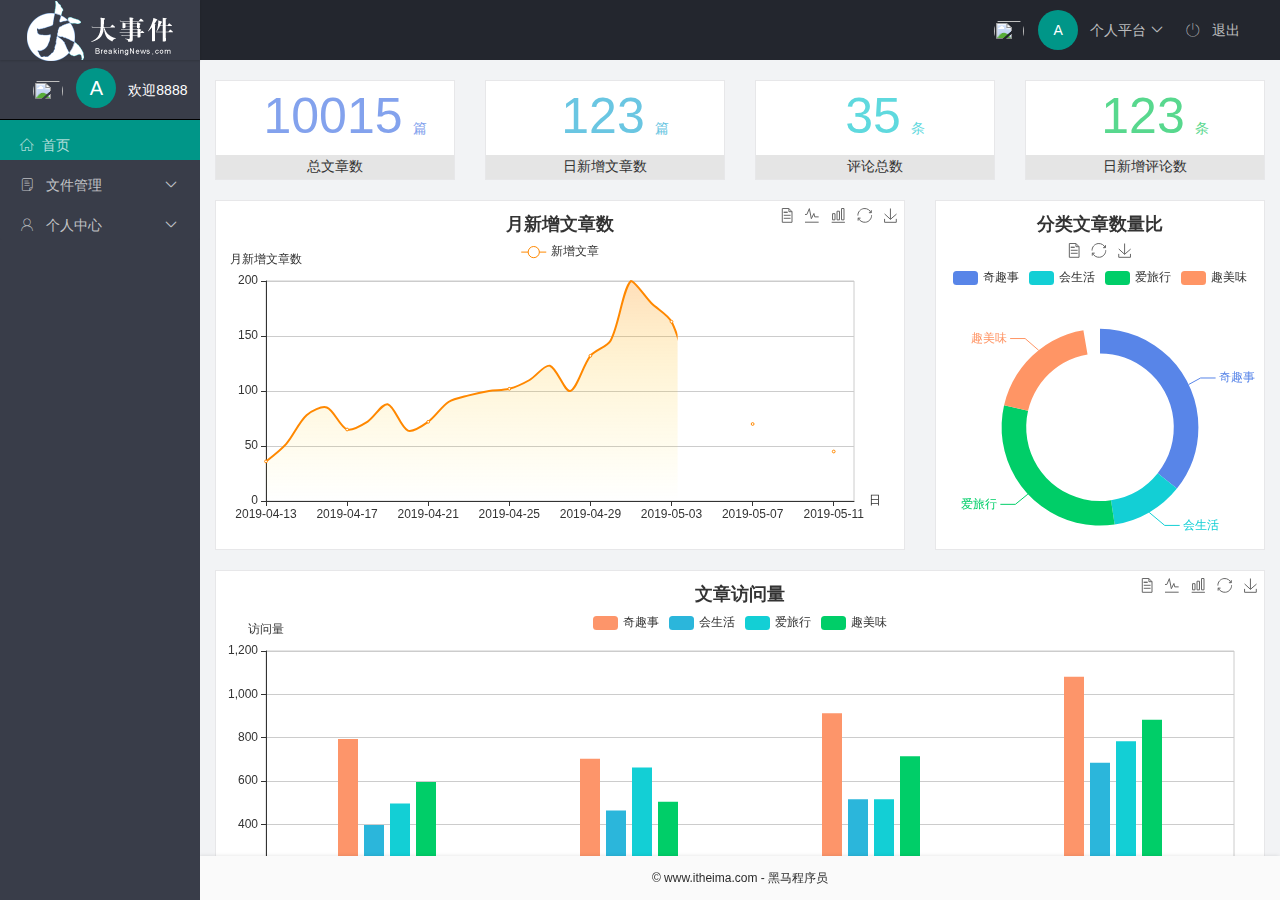
==== index.html @ 928edc63 "完成了登录的开发" ====
<!DOCTYPE html>
<html>
<head>
  <meta charset="utf-8">
  <meta name="viewport" content="width=device-width">
  <title>layout 管理系统大布局 - Layui</title>
  <link rel="stylesheet" href="./assets/fonts/iconfont.css">
  <link rel="stylesheet" href="./assets/css/index.css">
  <link rel="stylesheet" href="./assets/css/layui/css/layui.css">
  <script src="./assets/css/layui/layui.js"></script>
  

</head>
<body>
<div class="layui-layout layui-layout-admin">
  <div class="layui-header">
    <div class="layui-logo layui-hide-xs layui-bg-black">
        <img src="./assets/images/logo.png" alt="">
    </div>
    <!-- 头部区域（可配合layui 已有的水平导航） -->
   
    <ul class="layui-nav layui-layout-right">
      <li class="layui-nav-item layui-hide layui-show-md-inline-block">
        <a href="javascript:;">
          <img src="//tva1.sinaimg.cn/crop.0.0.118.118.180/5db11ff4gw1e77d3nqrv8j203b03cweg.jpg" class="layui-nav-img">
          <span class="text-avater">A</span>
          个人平台
        </a>
        <dl class="layui-nav-child">
          <dd><a href="">基本资料</a></dd>
          <dd><a href="">更换头像</a></dd>
          <dd><a href="">重置密码</a></dd>
        </dl>
      </li>
      <li class="layui-nav-item backLogin" lay-header-event="menuRight" lay-unselect>
        <a href="javascript:;">
            <span class="iconfont icon-tuichu"></span>
          退出
        </a>
      </li>
    </ul>
  </div>
  
  <div class="layui-side layui-bg-black main">
    <div class="layui-side-scroll">
        <div class="userinfo">
            <img src="//tva1.sinaimg.cn/crop.0.0.118.118.180/5db11ff4gw1e77d3nqrv8j203b03cweg.jpg" class="layui-nav-img">
            <span class="text-avater">A</span>
            <span class="welcome">欢迎8888</span>
          </div>
      <!-- 左侧导航区域（可配合layui已有的垂直导航） -->
      <ul class="layui-nav layui-nav-tree" lay-filter="test" lay-shrink="all">
        
        <li class="layui-nav-item ">
           
            <a href="./home/dashboard.html" target="fm" class="layui-this"> <span class="iconfont icon-home"></span>首页</a>
        </li>
        <li class="layui-nav-item">
       
          <a class="" href="javascript:;">
            <span class="iconfont icon-16"></span>
            文件管理</a>
          <dl class="layui-nav-child">
            <dd><a href="javascript:;">
                <i class="layui-icon layui-icon-cols"></i>   
                文章类别</a></dd>
            <dd><a href="javascript:;">
                <i class="layui-icon layui-icon-cols"></i>   
                文章列表</a></dd>
            <dd><a href="javascript:;">
                <i class="layui-icon layui-icon-cols"></i>   
                发布文章</a></dd>
          </dl>
        </li>
        <li class="layui-nav-item">
         
          <a href="javascript:;">
            <span class="iconfont icon-user"></span>
            个人中心</a>
          <dl class="layui-nav-child">
            <dd><a href="javascript:;">
                <i class="layui-icon layui-icon-cols"></i>   
                基本资料</a></dd>
            <dd><a href="javascript:;">
                <i class="layui-icon layui-icon-cols"></i>   
                更换头像</a></dd>
            <dd><a href="javascript:;">
                <i class="layui-icon layui-icon-cols"></i>   
                重置密码</a></dd>
          </dl>
        </li>
        
        
      </ul>
    </div>
  </div>
  
  <div class="layui-body">
    <!-- 内容主体区域 -->
    <iframe src="./home/dashboard.html" frameborder="0" name="fm"></iframe>
  </div>
  
  <div class="layui-footer">
    <!-- 底部固定区域 -->
    © www.itheima.com - 黑马程序员
  </div>
</div>
<script src="./assets/lib/jquery.js"></script>
<script src="./assets/js/APIbase.js"></script>
<script src="./assets/js/index.js"></script>
</body>
</html>
---- assets/fonts/iconfont.css ----
@font-face {font-family: "iconfont";
  src: url('iconfont.eot?t=1576139966484'); /* IE9 */
  src: url('iconfont.eot?t=1576139966484#iefix') format('embedded-opentype'), /* IE6-IE8 */
  url('[data-uri]') format('woff2'),
  url('iconfont.woff?t=1576139966484') format('woff'),
  url('iconfont.ttf?t=1576139966484') format('truetype'), /* chrome, firefox, opera, Safari, Android, iOS 4.2+ */
  url('iconfont.svg?t=1576139966484#iconfont') format('svg'); /* iOS 4.1- */
}

.iconfont {
  font-family: "iconfont" !important;
  font-size: 16px;
  font-style: normal;
  -webkit-font-smoothing: antialiased;
  -moz-osx-font-smoothing: grayscale;
}

.icon-home:before {
  content: "\e6a9";
}

.icon-user:before {
  content: "\e614";
}

.icon-pinglun:before {
  content: "\e616";
}

.icon-tuichu:before {
  content: "\e865";
}

.icon-16:before {
  content: "\e615";
}
---- assets/css/index.css ----
*{
    margin: 0;
    padding: 0;
    box-sizing: border-box;
}
html,body{
    height: 100%;
    width: 100%;
}
 .layui-footer{
    text-align: center;
    font-size: 12px;
}
.iconfont{
    margin-right: 8px;
}
.main .layui-icon{
    margin-right: 8px;
    margin-left: 30px;
}
iframe{
    width: 100%;
    height: 100%;
}
.layui-body{
    overflow: hidden;
}

.layui-nav-img{
    height: 40px;
    width: 40px;
}
.text-avater{
    display: inline-block;
    height: 40px;
    width: 40px;
    border-radius: 50%;
    background-color: #009688;
    text-align: center;
    line-height: 40px;
    font-size: 20px;
    color: #fff;
    margin-right: 8px;
}
.userinfo{
    height: 60px;
    width: 100%;
    border-bottom: 1px solid black;
    text-align: center;
    line-height: 60px;
    user-select: none;
}
---- assets/css/layui/css/layui.css ----
blockquote,body,button,dd,div,dl,dt,form,h1,h2,h3,h4,h5,h6,input,li,ol,p,pre,td,textarea,th,ul{margin:0;padding:0;-webkit-tap-highlight-color:rgba(0,0,0,0)}a:active,a:hover{outline:0}img{display:inline-block;border:none;vertical-align:middle}li{list-style:none}table{border-collapse:collapse;border-spacing:0}h1,h2,h3{font-weight:400}h4,h5,h6{font-size:100%;font-weight:400}button,input,select,textarea{font-size:100%}button,input,optgroup,option,select,textarea{font-family:inherit;font-size:inherit;font-style:inherit;font-weight:inherit;outline:0}pre{white-space:pre-wrap;white-space:-moz-pre-wrap;white-space:-pre-wrap;white-space:-o-pre-wrap;word-wrap:break-word}body{line-height:1.6;color:#333;color:rgba(0,0,0,.85);font:14px Helvetica Neue,Helvetica,PingFang SC,Tahoma,Arial,sans-serif}hr{height:0;line-height:0;margin:10px 0;padding:0;border:none!important;border-bottom:1px solid #eee!important;clear:both;overflow:hidden;background:0 0}a{color:#333;text-decoration:none}a:hover{color:#777}a cite{font-style:normal;*cursor:pointer}.layui-border-box,.layui-border-box *{box-sizing:border-box}.layui-box,.layui-box *{box-sizing:content-box}.layui-clear{clear:both;*zoom:1}.layui-clear:after{content:'\20';clear:both;*zoom:1;display:block;height:0}.layui-inline{position:relative;display:inline-block;*display:inline;*zoom:1;vertical-align:middle}.layui-edge{position:relative;display:inline-block;vertical-align:middle;width:0;height:0;border-width:6px;border-style:dashed;border-color:transparent;overflow:hidden}.layui-edge-top{top:-4px;border-bottom-color:#999;border-bottom-style:solid}.layui-edge-right{border-left-color:#999;border-left-style:solid}.layui-edge-bottom{top:2px;border-top-color:#999;border-top-style:solid}.layui-edge-left{border-right-color:#999;border-right-style:solid}.layui-elip{text-overflow:ellipsis;overflow:hidden;white-space:nowrap}.layui-disabled,.layui-icon,.layui-unselect{-moz-user-select:none;-webkit-user-select:none;-ms-user-select:none}.layui-disabled,.layui-disabled:hover{color:#d2d2d2!important;cursor:not-allowed!important}.layui-circle{border-radius:100%}.layui-show{display:block!important}.layui-hide{display:none!important}.layui-show-v{visibility:visible!important}.layui-hide-v{visibility:hidden!important}@font-face{font-family:layui-icon;src:url(../font/iconfont.eot?v=256);src:url(../font/iconfont.eot?v=256#iefix) format('embedded-opentype'),url(../font/iconfont.woff2?v=256) format('woff2'),url(../font/iconfont.woff?v=256) format('woff'),url(../font/iconfont.ttf?v=256) format('truetype'),url(../font/iconfont.svg?v=256#layui-icon) format('svg')}.layui-icon{font-family:layui-icon!important;font-size:16px;font-style:normal;-webkit-font-smoothing:antialiased;-moz-osx-font-smoothing:grayscale}.layui-icon-reply-fill:before{content:"\e611"}.layui-icon-set-fill:before{content:"\e614"}.layui-icon-menu-fill:before{content:"\e60f"}.layui-icon-search:before{content:"\e615"}.layui-icon-share:before{content:"\e641"}.layui-icon-set-sm:before{content:"\e620"}.layui-icon-engine:before{content:"\e628"}.layui-icon-close:before{content:"\1006"}.layui-icon-close-fill:before{content:"\1007"}.layui-icon-chart-screen:before{content:"\e629"}.layui-icon-star:before{content:"\e600"}.layui-icon-circle-dot:before{content:"\e617"}.layui-icon-chat:before{content:"\e606"}.layui-icon-release:before{content:"\e609"}.layui-icon-list:before{content:"\e60a"}.layui-icon-chart:before{content:"\e62c"}.layui-icon-ok-circle:before{content:"\1005"}.layui-icon-layim-theme:before{content:"\e61b"}.layui-icon-table:before{content:"\e62d"}.layui-icon-right:before{content:"\e602"}.layui-icon-left:before{content:"\e603"}.layui-icon-cart-simple:before{content:"\e698"}.layui-icon-face-cry:before{content:"\e69c"}.layui-icon-face-smile:before{content:"\e6af"}.layui-icon-survey:before{content:"\e6b2"}.layui-icon-tree:before{content:"\e62e"}.layui-icon-ie:before{content:"\e7bb"}.layui-icon-upload-circle:before{content:"\e62f"}.layui-icon-add-circle:before{content:"\e61f"}.layui-icon-download-circle:before{content:"\e601"}.layui-icon-templeate-1:before{content:"\e630"}.layui-icon-util:before{content:"\e631"}.layui-icon-face-surprised:before{content:"\e664"}.layui-icon-edit:before{content:"\e642"}.layui-icon-speaker:before{content:"\e645"}.layui-icon-down:before{content:"\e61a"}.layui-icon-file:before{content:"\e621"}.layui-icon-layouts:before{content:"\e632"}.layui-icon-rate-half:before{content:"\e6c9"}.layui-icon-add-circle-fine:before{content:"\e608"}.layui-icon-prev-circle:before{content:"\e633"}.layui-icon-read:before{content:"\e705"}.layui-icon-404:before{content:"\e61c"}.layui-icon-carousel:before{content:"\e634"}.layui-icon-help:before{content:"\e607"}.layui-icon-code-circle:before{content:"\e635"}.layui-icon-windows:before{content:"\e67f"}.layui-icon-water:before{content:"\e636"}.layui-icon-username:before{content:"\e66f"}.layui-icon-find-fill:before{content:"\e670"}.layui-icon-about:before{content:"\e60b"}.layui-icon-location:before{content:"\e715"}.layui-icon-up:before{content:"\e619"}.layui-icon-pause:before{content:"\e651"}.layui-icon-date:before{content:"\e637"}.layui-icon-layim-uploadfile:before{content:"\e61d"}.layui-icon-delete:before{content:"\e640"}.layui-icon-play:before{content:"\e652"}.layui-icon-top:before{content:"\e604"}.layui-icon-firefox:before{content:"\e686"}.layui-icon-friends:before{content:"\e612"}.layui-icon-refresh-3:before{content:"\e9aa"}.layui-icon-ok:before{content:"\e605"}.layui-icon-layer:before{content:"\e638"}.layui-icon-face-smile-fine:before{content:"\e60c"}.layui-icon-dollar:before{content:"\e659"}.layui-icon-group:before{content:"\e613"}.layui-icon-layim-download:before{content:"\e61e"}.layui-icon-picture-fine:before{content:"\e60d"}.layui-icon-link:before{content:"\e64c"}.layui-icon-diamond:before{content:"\e735"}.layui-icon-log:before{content:"\e60e"}.layui-icon-key:before{content:"\e683"}.layui-icon-rate-solid:before{content:"\e67a"}.layui-icon-fonts-del:before{content:"\e64f"}.layui-icon-unlink:before{content:"\e64d"}.layui-icon-fonts-clear:before{content:"\e639"}.layui-icon-triangle-r:before{content:"\e623"}.layui-icon-circle:before{content:"\e63f"}.layui-icon-radio:before{content:"\e643"}.layui-icon-align-center:before{content:"\e647"}.layui-icon-align-right:before{content:"\e648"}.layui-icon-align-left:before{content:"\e649"}.layui-icon-loading-1:before{content:"\e63e"}.layui-icon-return:before{content:"\e65c"}.layui-icon-fonts-strong:before{content:"\e62b"}.layui-icon-upload:before{content:"\e67c"}.layui-icon-dialogue:before{content:"\e63a"}.layui-icon-video:before{content:"\e6ed"}.layui-icon-headset:before{content:"\e6fc"}.layui-icon-cellphone-fine:before{content:"\e63b"}.layui-icon-add-1:before{content:"\e654"}.layui-icon-face-smile-b:before{content:"\e650"}.layui-icon-fonts-html:before{content:"\e64b"}.layui-icon-screen-full:before{content:"\e622"}.layui-icon-form:before{content:"\e63c"}.layui-icon-cart:before{content:"\e657"}.layui-icon-camera-fill:before{content:"\e65d"}.layui-icon-tabs:before{content:"\e62a"}.layui-icon-heart-fill:before{content:"\e68f"}.layui-icon-fonts-code:before{content:"\e64e"}.layui-icon-ios:before{content:"\e680"}.layui-icon-at:before{content:"\e687"}.layui-icon-fire:before{content:"\e756"}.layui-icon-set:before{content:"\e716"}.layui-icon-fonts-u:before{content:"\e646"}.layui-icon-triangle-d:before{content:"\e625"}.layui-icon-tips:before{content:"\e702"}.layui-icon-picture:before{content:"\e64a"}.layui-icon-more-vertical:before{content:"\e671"}.layui-icon-bluetooth:before{content:"\e689"}.layui-icon-flag:before{content:"\e66c"}.layui-icon-loading:before{content:"\e63d"}.layui-icon-fonts-i:before{content:"\e644"}.layui-icon-refresh-1:before{content:"\e666"}.layui-icon-rmb:before{content:"\e65e"}.layui-icon-addition:before{content:"\e624"}.layui-icon-home:before{content:"\e68e"}.layui-icon-time:before{content:"\e68d"}.layui-icon-user:before{content:"\e770"}.layui-icon-notice:before{content:"\e667"}.layui-icon-chrome:before{content:"\e68a"}.layui-icon-edge:before{content:"\e68b"}.layui-icon-login-weibo:before{content:"\e675"}.layui-icon-voice:before{content:"\e688"}.layui-icon-upload-drag:before{content:"\e681"}.layui-icon-login-qq:before{content:"\e676"}.layui-icon-snowflake:before{content:"\e6b1"}.layui-icon-heart:before{content:"\e68c"}.layui-icon-logout:before{content:"\e682"}.layui-icon-file-b:before{content:"\e655"}.layui-icon-template:before{content:"\e663"}.layui-icon-transfer:before{content:"\e691"}.layui-icon-auz:before{content:"\e672"}.layui-icon-console:before{content:"\e665"}.layui-icon-app:before{content:"\e653"}.layui-icon-prev:before{content:"\e65a"}.layui-icon-website:before{content:"\e7ae"}.layui-icon-next:before{content:"\e65b"}.layui-icon-component:before{content:"\e857"}.layui-icon-android:before{content:"\e684"}.layui-icon-more:before{content:"\e65f"}.layui-icon-login-wechat:before{content:"\e677"}.layui-icon-shrink-right:before{content:"\e668"}.layui-icon-spread-left:before{content:"\e66b"}.layui-icon-camera:before{content:"\e660"}.layui-icon-note:before{content:"\e66e"}.layui-icon-refresh:before{content:"\e669"}.layui-icon-female:before{content:"\e661"}.layui-icon-male:before{content:"\e662"}.layui-icon-screen-restore:before{content:"\e758"}.layui-icon-password:before{content:"\e673"}.layui-icon-senior:before{content:"\e674"}.layui-icon-theme:before{content:"\e66a"}.layui-icon-tread:before{content:"\e6c5"}.layui-icon-praise:before{content:"\e6c6"}.layui-icon-star-fill:before{content:"\e658"}.layui-icon-rate:before{content:"\e67b"}.layui-icon-template-1:before{content:"\e656"}.layui-icon-vercode:before{content:"\e679"}.layui-icon-service:before{content:"\e626"}.layui-icon-cellphone:before{content:"\e678"}.layui-icon-print:before{content:"\e66d"}.layui-icon-cols:before{content:"\e610"}.layui-icon-wifi:before{content:"\e7e0"}.layui-icon-export:before{content:"\e67d"}.layui-icon-rss:before{content:"\e808"}.layui-icon-slider:before{content:"\e714"}.layui-icon-email:before{content:"\e618"}.layui-icon-subtraction:before{content:"\e67e"}.layui-icon-mike:before{content:"\e6dc"}.layui-icon-light:before{content:"\e748"}.layui-icon-gift:before{content:"\e627"}.layui-icon-mute:before{content:"\e685"}.layui-icon-reduce-circle:before{content:"\e616"}.layui-icon-music:before{content:"\e690"}.layui-main{position:relative;width:1160px;margin:0 auto}.layui-header{position:relative;z-index:1000;height:60px}.layui-header a:hover{transition:all .5s;-webkit-transition:all .5s}.layui-side{position:fixed;left:0;top:0;bottom:0;z-index:999;width:200px;overflow-x:hidden}.layui-side-scroll{position:relative;width:220px;height:100%;overflow-x:hidden}.layui-body{position:relative;left:200px;right:0;top:0;bottom:0;z-index:900;width:auto;box-sizing:border-box}.layui-layout-body{overflow-x:hidden}.layui-layout-admin .layui-header{position:fixed;top:0;left:0;right:0;background-color:#23262e}.layui-layout-admin .layui-side{top:60px;width:200px;overflow-x:hidden}.layui-layout-admin .layui-body{position:absolute;top:60px;padding-bottom:44px}.layui-layout-admin .layui-main{width:auto;margin:0 15px}.layui-layout-admin .layui-footer{position:fixed;left:200px;right:0;bottom:0;z-index:990;height:44px;line-height:44px;padding:0 15px;box-shadow:-1px 0 4px rgb(0 0 0 / 12%);background-color:#fafafa}.layui-layout-admin .layui-logo{position:absolute;left:0;top:0;width:200px;height:100%;line-height:60px;text-align:center;color:#009688;font-size:16px;box-shadow:0 1px 2px 0 rgb(0 0 0 / 15%)}.layui-layout-admin .layui-header .layui-nav{background:0 0}.layui-layout-left{position:absolute!important;left:200px;top:0}.layui-layout-right{position:absolute!important;right:0;top:0}.layui-container{position:relative;margin:0 auto;box-sizing:border-box}.layui-fluid{position:relative;margin:0 auto;padding:0 15px}.layui-row:after,.layui-row:before{content:"";display:block;clear:both}.layui-col-lg1,.layui-col-lg10,.layui-col-lg11,.layui-col-lg12,.layui-col-lg2,.layui-col-lg3,.layui-col-lg4,.layui-col-lg5,.layui-col-lg6,.layui-col-lg7,.layui-col-lg8,.layui-col-lg9,.layui-col-md1,.layui-col-md10,.layui-col-md11,.layui-col-md12,.layui-col-md2,.layui-col-md3,.layui-col-md4,.layui-col-md5,.layui-col-md6,.layui-col-md7,.layui-col-md8,.layui-col-md9,.layui-col-sm1,.layui-col-sm10,.layui-col-sm11,.layui-col-sm12,.layui-col-sm2,.layui-col-sm3,.layui-col-sm4,.layui-col-sm5,.layui-col-sm6,.layui-col-sm7,.layui-col-sm8,.layui-col-sm9,.layui-col-xs1,.layui-col-xs10,.layui-col-xs11,.layui-col-xs12,.layui-col-xs2,.layui-col-xs3,.layui-col-xs4,.layui-col-xs5,.layui-col-xs6,.layui-col-xs7,.layui-col-xs8,.layui-col-xs9{position:relative;display:block;box-sizing:border-box}.layui-col-xs1,.layui-col-xs10,.layui-col-xs11,.layui-col-xs12,.layui-col-xs2,.layui-col-xs3,.layui-col-xs4,.layui-col-xs5,.layui-col-xs6,.layui-col-xs7,.layui-col-xs8,.layui-col-xs9{float:left}.layui-col-xs1{width:8.33333333%}.layui-col-xs2{width:16.66666667%}.layui-col-xs3{width:25%}.layui-col-xs4{width:33.33333333%}.layui-col-xs5{width:41.66666667%}.layui-col-xs6{width:50%}.layui-col-xs7{width:58.33333333%}.layui-col-xs8{width:66.66666667%}.layui-col-xs9{width:75%}.layui-col-xs10{width:83.33333333%}.layui-col-xs11{width:91.66666667%}.layui-col-xs12{width:100%}.layui-col-xs-offset1{margin-left:8.33333333%}.layui-col-xs-offset2{margin-left:16.66666667%}.layui-col-xs-offset3{margin-left:25%}.layui-col-xs-offset4{margin-left:33.33333333%}.layui-col-xs-offset5{margin-left:41.66666667%}.layui-col-xs-offset6{margin-left:50%}.layui-col-xs-offset7{margin-left:58.33333333%}.layui-col-xs-offset8{margin-left:66.66666667%}.layui-col-xs-offset9{margin-left:75%}.layui-col-xs-offset10{margin-left:83.33333333%}.layui-col-xs-offset11{margin-left:91.66666667%}.layui-col-xs-offset12{margin-left:100%}@media screen and (max-width:767.98px){.layui-container{padding:0 15px}.layui-hide-xs{display:none!important}.layui-show-xs-block{display:block!important}.layui-show-xs-inline{display:inline!important}.layui-show-xs-inline-block{display:inline-block!important}}@media screen and (min-width:768px){.layui-container{width:720px}.layui-hide-sm{display:none!important}.layui-show-sm-block{display:block!important}.layui-show-sm-inline{display:inline!important}.layui-show-sm-inline-block{display:inline-block!important}.layui-col-sm1,.layui-col-sm10,.layui-col-sm11,.layui-col-sm12,.layui-col-sm2,.layui-col-sm3,.layui-col-sm4,.layui-col-sm5,.layui-col-sm6,.layui-col-sm7,.layui-col-sm8,.layui-col-sm9{float:left}.layui-col-sm1{width:8.33333333%}.layui-col-sm2{width:16.66666667%}.layui-col-sm3{width:25%}.layui-col-sm4{width:33.33333333%}.layui-col-sm5{width:41.66666667%}.layui-col-sm6{width:50%}.layui-col-sm7{width:58.33333333%}.layui-col-sm8{width:66.66666667%}.layui-col-sm9{width:75%}.layui-col-sm10{width:83.33333333%}.layui-col-sm11{width:91.66666667%}.layui-col-sm12{width:100%}.layui-col-sm-offset1{margin-left:8.33333333%}.layui-col-sm-offset2{margin-left:16.66666667%}.layui-col-sm-offset3{margin-left:25%}.layui-col-sm-offset4{margin-left:33.33333333%}.layui-col-sm-offset5{margin-left:41.66666667%}.layui-col-sm-offset6{margin-left:50%}.layui-col-sm-offset7{margin-left:58.33333333%}.layui-col-sm-offset8{margin-left:66.66666667%}.layui-col-sm-offset9{margin-left:75%}.layui-col-sm-offset10{margin-left:83.33333333%}.layui-col-sm-offset11{margin-left:91.66666667%}.layui-col-sm-offset12{margin-left:100%}}@media screen and (min-width:992px){.layui-container{width:960px}.layui-hide-md{display:none!important}.layui-show-md-block{display:block!important}.layui-show-md-inline{display:inline!important}.layui-show-md-inline-block{display:inline-block!important}.layui-col-md1,.layui-col-md10,.layui-col-md11,.layui-col-md12,.layui-col-md2,.layui-col-md3,.layui-col-md4,.layui-col-md5,.layui-col-md6,.layui-col-md7,.layui-col-md8,.layui-col-md9{float:left}.layui-col-md1{width:8.33333333%}.layui-col-md2{width:16.66666667%}.layui-col-md3{width:25%}.layui-col-md4{width:33.33333333%}.layui-col-md5{width:41.66666667%}.layui-col-md6{width:50%}.layui-col-md7{width:58.33333333%}.layui-col-md8{width:66.66666667%}.layui-col-md9{width:75%}.layui-col-md10{width:83.33333333%}.layui-col-md11{width:91.66666667%}.layui-col-md12{width:100%}.layui-col-md-offset1{margin-left:8.33333333%}.layui-col-md-offset2{margin-left:16.66666667%}.layui-col-md-offset3{margin-left:25%}.layui-col-md-offset4{margin-left:33.33333333%}.layui-col-md-offset5{margin-left:41.66666667%}.layui-col-md-offset6{margin-left:50%}.layui-col-md-offset7{margin-left:58.33333333%}.layui-col-md-offset8{margin-left:66.66666667%}.layui-col-md-offset9{margin-left:75%}.layui-col-md-offset10{margin-left:83.33333333%}.layui-col-md-offset11{margin-left:91.66666667%}.layui-col-md-offset12{margin-left:100%}}@media screen and (min-width:1200px){.layui-container{width:1150px}.layui-hide-lg{display:none!important}.layui-show-lg-block{display:block!important}.layui-show-lg-inline{display:inline!important}.layui-show-lg-inline-block{display:inline-block!important}.layui-col-lg1,.layui-col-lg10,.layui-col-lg11,.layui-col-lg12,.layui-col-lg2,.layui-col-lg3,.layui-col-lg4,.layui-col-lg5,.layui-col-lg6,.layui-col-lg7,.layui-col-lg8,.layui-col-lg9{float:left}.layui-col-lg1{width:8.33333333%}.layui-col-lg2{width:16.66666667%}.layui-col-lg3{width:25%}.layui-col-lg4{width:33.33333333%}.layui-col-lg5{width:41.66666667%}.layui-col-lg6{width:50%}.layui-col-lg7{width:58.33333333%}.layui-col-lg8{width:66.66666667%}.layui-col-lg9{width:75%}.layui-col-lg10{width:83.33333333%}.layui-col-lg11{width:91.66666667%}.layui-col-lg12{width:100%}.layui-col-lg-offset1{margin-left:8.33333333%}.layui-col-lg-offset2{margin-left:16.66666667%}.layui-col-lg-offset3{margin-left:25%}.layui-col-lg-offset4{margin-left:33.33333333%}.layui-col-lg-offset5{margin-left:41.66666667%}.layui-col-lg-offset6{margin-left:50%}.layui-col-lg-offset7{margin-left:58.33333333%}.layui-col-lg-offset8{margin-left:66.66666667%}.layui-col-lg-offset9{margin-left:75%}.layui-col-lg-offset10{margin-left:83.33333333%}.layui-col-lg-offset11{margin-left:91.66666667%}.layui-col-lg-offset12{margin-left:100%}}.layui-col-space1{margin:-.5px}.layui-col-space1>*{padding:.5px}.layui-col-space2{margin:-1px}.layui-col-space2>*{padding:1px}.layui-col-space4{margin:-2px}.layui-col-space4>*{padding:2px}.layui-col-space5{margin:-2.5px}.layui-col-space5>*{padding:2.5px}.layui-col-space6{margin:-3px}.layui-col-space6>*{padding:3px}.layui-col-space8{margin:-4px}.layui-col-space8>*{padding:4px}.layui-col-space10{margin:-5px}.layui-col-space10>*{padding:5px}.layui-col-space12{margin:-6px}.layui-col-space12>*{padding:6px}.layui-col-space14{margin:-7px}.layui-col-space14>*{padding:7px}.layui-col-space15{margin:-7.5px}.layui-col-space15>*{padding:7.5px}.layui-col-space16{margin:-8px}.layui-col-space16>*{padding:8px}.layui-col-space18{margin:-9px}.layui-col-space18>*{padding:9px}.layui-col-space20{margin:-10px}.layui-col-space20>*{padding:10px}.layui-col-space22{margin:-11px}.layui-col-space22>*{padding:11px}.layui-col-space24{margin:-12px}.layui-col-space24>*{padding:12px}.layui-col-space25{margin:-12.5px}.layui-col-space25>*{padding:12.5px}.layui-col-space26{margin:-13px}.layui-col-space26>*{padding:13px}.layui-col-space28{margin:-14px}.layui-col-space28>*{padding:14px}.layui-col-space30{margin:-15px}.layui-col-space30>*{padding:15px}.layui-btn,.layui-input,.layui-select,.layui-textarea,.layui-upload-button{outline:0;-webkit-appearance:none;transition:all .3s;-webkit-transition:all .3s;box-sizing:border-box}.layui-elem-quote{margin-bottom:10px;padding:15px;line-height:1.6;border-left:5px solid #5fb878;border-radius:0 2px 2px 0;background-color:#fafafa}.layui-quote-nm{border-style:solid;border-width:1px;border-left-width:5px;background:0 0}.layui-elem-field{margin-bottom:10px;padding:0;border-width:1px;border-style:solid}.layui-elem-field legend{margin-left:20px;padding:0 10px;font-size:20px;font-weight:300}.layui-field-title{margin:10px 0 20px;border-width:0;border-top-width:1px}.layui-field-box{padding:15px}.layui-field-title .layui-field-box{padding:10px 0}.layui-progress{position:relative;height:6px;border-radius:20px;background-color:#eee}.layui-progress-bar{position:absolute;left:0;top:0;width:0;max-width:100%;height:6px;border-radius:20px;text-align:right;background-color:#5fb878;transition:all .3s;-webkit-transition:all .3s}.layui-progress-big,.layui-progress-big .layui-progress-bar{height:18px;line-height:18px}.layui-progress-text{position:relative;top:-20px;line-height:18px;font-size:12px;color:#5f5f5f}.layui-progress-big .layui-progress-text{position:static;padding:0 10px;color:#fff}.layui-collapse{border-width:1px;border-style:solid;border-radius:2px}.layui-colla-content,.layui-colla-item{border-top-width:1px;border-top-style:solid}.layui-colla-item:first-child{border-top:none}.layui-colla-title{position:relative;height:42px;line-height:42px;padding:0 15px 0 35px;color:#333;background-color:#fafafa;cursor:pointer;font-size:14px;overflow:hidden}.layui-colla-content{display:none;padding:10px 15px;line-height:1.6;color:#5f5f5f}.layui-colla-icon{position:absolute;left:15px;top:0;font-size:14px}.layui-card{margin-bottom:15px;border-radius:2px;background-color:#fff;box-shadow:0 1px 2px 0 rgba(0,0,0,.05)}.layui-card:last-child{margin-bottom:0}.layui-card-header{position:relative;height:42px;line-height:42px;padding:0 15px;border-bottom:1px solid #f6f6f6;color:#333;border-radius:2px 2px 0 0;font-size:14px}.layui-card-body{position:relative;padding:10px 15px;line-height:24px}.layui-card-body[pad15]{padding:15px}.layui-card-body[pad20]{padding:20px}.layui-card-body .layui-table{margin:5px 0}.layui-card .layui-tab{margin:0}.layui-panel{position:relative;border-width:1px;border-style:solid;border-radius:2px;box-shadow:1px 1px 4px rgb(0 0 0 / 8%);background-color:#fff;color:#5f5f5f}.layui-panel-window{position:relative;padding:15px;border-radius:0;border-top:5px solid #eee;background-color:#fff}.layui-auxiliar-moving{position:fixed;left:0;right:0;top:0;bottom:0;width:100%;height:100%;background:0 0;z-index:9999999999}.layui-bg-red{background-color:#ff5722!important;color:#fff!important}.layui-bg-orange{background-color:#ffb800!important;color:#fff!important}.layui-bg-green{background-color:#009688!important;color:#fff!important}.layui-bg-cyan{background-color:#2f4056!important;color:#fff!important}.layui-bg-blue{background-color:#1e9fff!important;color:#fff!important}.layui-bg-black{background-color:#393d49!important;color:#fff!important}.layui-bg-gray{background-color:#fafafa!important;color:#5f5f5f!important}.layui-badge-rim,.layui-border,.layui-colla-content,.layui-colla-item,.layui-collapse,.layui-elem-field,.layui-form-pane .layui-form-item[pane],.layui-form-pane .layui-form-label,.layui-input,.layui-layedit,.layui-layedit-tool,.layui-panel,.layui-quote-nm,.layui-select,.layui-tab-bar,.layui-tab-card,.layui-tab-title,.layui-tab-title .layui-this:after,.layui-textarea{border-color:#eee}.layui-border{border-width:1px;border-style:solid;color:#5f5f5f!important}.layui-border-red{border-width:1px;border-style:solid;border-color:#ff5722!important;color:#ff5722!important}.layui-border-orange{border-width:1px;border-style:solid;border-color:#ffb800!important;color:#ffb800!important}.layui-border-green{border-width:1px;border-style:solid;border-color:#009688!important;color:#009688!important}.layui-border-cyan{border-width:1px;border-style:solid;border-color:#2f4056!important;color:#2f4056!important}.layui-border-blue{border-width:1px;border-style:solid;border-color:#1e9fff!important;color:#1e9fff!important}.layui-border-black{border-width:1px;border-style:solid;border-color:#393d49!important;color:#393d49!important}.layui-timeline-item:before{background-color:#eee}.layui-text{line-height:1.6;font-size:14px;color:#5f5f5f}.layui-text h1,.layui-text h2,.layui-text h3,.layui-text h4,.layui-text h5,.layui-text h6{font-weight:500;color:#333}.layui-text h1{font-size:32px}.layui-text h2{font-size:24px}.layui-text h3{font-size:18px}.layui-text h4{font-size:16px}.layui-text h5{font-size:14px}.layui-text h6{font-size:13px}.layui-text a:not(.layui-btn){color:#01aaed}.layui-text a:not(.layui-btn):hover{text-decoration:underline}.layui-text ol,.layui-text ul{padding:5px 0 5px 15px}.layui-text ul li{margin-top:5px;list-style-type:disc}.layui-text ol li{margin-top:5px;list-style-type:decimal}.layui-text em,.layui-word-aux{color:#999!important;padding-left:5px!important;padding-right:5px!important}.layui-text p{margin:15px 0}.layui-text p:first-child{margin-top:0}.layui-text p:last-child{margin-bottom:0}.layui-text blockquote:not(.layui-elem-quote){padding:5px 15px;border-left:5px solid #eee}.layui-text pre:not(.layui-code){padding:15px;font-family:Lucida Console,Consolas,Courier New;background-color:#fafafa}.layui-font-12{font-size:12px!important}.layui-font-14{font-size:14px!important}.layui-font-16{font-size:16px!important}.layui-font-18{font-size:18px!important}.layui-font-20{font-size:20px!important}.layui-font-red{color:#ff5722!important}.layui-font-orange{color:#ffb800!important}.layui-font-green{color:#009688!important}.layui-font-cyan{color:#2f4056!important}.layui-font-blue{color:#01aaed!important}.layui-font-black{color:#000!important}.layui-font-gray{color:#c2c2c2!important}.layui-btn{display:inline-block;vertical-align:middle;height:38px;line-height:38px;border:1px solid transparent;padding:0 18px;background-color:#009688;color:#fff;white-space:nowrap;text-align:center;font-size:14px;border-radius:2px;cursor:pointer;-moz-user-select:none;-webkit-user-select:none;-ms-user-select:none}.layui-btn:hover{opacity:.8;filter:alpha(opacity=80);color:#fff}.layui-btn:active{opacity:1;filter:alpha(opacity=100)}.layui-btn+.layui-btn{margin-left:10px}.layui-btn-container{font-size:0}.layui-btn-container .layui-btn{margin-right:10px;margin-bottom:10px}.layui-btn-container .layui-btn+.layui-btn{margin-left:0}.layui-table .layui-btn-container .layui-btn{margin-bottom:9px}.layui-btn-radius{border-radius:100px}.layui-btn .layui-icon{padding:0 2px;vertical-align:middle\0;vertical-align:bottom}.layui-btn-primary{border-color:#d2d2d2;background:0 0;color:#5f5f5f}.layui-btn-primary:hover{border-color:#009688;color:#333}.layui-btn-normal{background-color:#1e9fff}.layui-btn-warm{background-color:#ffb800}.layui-btn-danger{background-color:#ff5722}.layui-btn-checked{background-color:#5fb878}.layui-btn-disabled,.layui-btn-disabled:active,.layui-btn-disabled:hover{border-color:#eee!important;background-color:#fbfbfb!important;color:#d2d2d2!important;cursor:not-allowed!important;opacity:1}.layui-btn-lg{height:44px;line-height:44px;padding:0 25px;font-size:16px}.layui-btn-sm{height:30px;line-height:30px;padding:0 10px;font-size:12px}.layui-btn-xs{height:22px;line-height:22px;padding:0 5px;font-size:12px}.layui-btn-xs i{font-size:12px!important}.layui-btn-group{display:inline-block;vertical-align:middle;font-size:0}.layui-btn-group .layui-btn{margin-left:0!important;margin-right:0!important;border-left:1px solid rgba(255,255,255,.5);border-radius:0}.layui-btn-group .layui-btn-primary{border-left:none}.layui-btn-group .layui-btn-primary:hover{border-color:#d2d2d2;color:#009688}.layui-btn-group .layui-btn:first-child{border-left:none;border-radius:2px 0 0 2px}.layui-btn-group .layui-btn-primary:first-child{border-left:1px solid #d2d2d2}.layui-btn-group .layui-btn:last-child{border-radius:0 2px 2px 0}.layui-btn-group .layui-btn+.layui-btn{margin-left:0}.layui-btn-group+.layui-btn-group{margin-left:10px}.layui-btn-fluid{width:100%}.layui-input,.layui-select,.layui-textarea{height:38px;line-height:1.3;line-height:38px\9;border-width:1px;border-style:solid;background-color:#fff;color:rgba(0,0,0,.85);border-radius:2px}.layui-input::-webkit-input-placeholder,.layui-select::-webkit-input-placeholder,.layui-textarea::-webkit-input-placeholder{line-height:1.3}.layui-input,.layui-textarea{display:block;width:100%;padding-left:10px}.layui-input:hover,.layui-textarea:hover{border-color:#eee!important}.layui-input:focus,.layui-textarea:focus{border-color:#d2d2d2!important}.layui-textarea{position:relative;min-height:100px;height:auto;line-height:20px;padding:6px 10px;resize:vertical}.layui-select{padding:0 10px}.layui-form input[type=checkbox],.layui-form input[type=radio],.layui-form select{display:none}.layui-form [lay-ignore]{display:initial}.layui-form-item{margin-bottom:15px;clear:both;*zoom:1}.layui-form-item:after{content:'\20';clear:both;*zoom:1;display:block;height:0}.layui-form-label{position:relative;float:left;display:block;padding:9px 15px;width:80px;font-weight:400;line-height:20px;text-align:right}.layui-form-label-col{display:block;float:none;padding:9px 0;line-height:20px;text-align:left}.layui-form-item .layui-inline{margin-bottom:5px;margin-right:10px}.layui-input-block,.layui-input-inline{position:relative}.layui-input-block{margin-left:110px;min-height:36px}.layui-input-inline{display:inline-block;vertical-align:middle}.layui-form-item .layui-input-inline{float:left;width:190px;margin-right:10px}.layui-form-text .layui-input-inline{width:auto}.layui-form-mid{position:relative;float:left;display:block;padding:9px 0!important;line-height:20px;margin-right:10px}.layui-form-danger+.layui-form-select .layui-input,.layui-form-danger:focus{border-color:#ff5722!important}.layui-form-select{position:relative}.layui-form-select .layui-input{padding-right:30px;cursor:pointer}.layui-form-select .layui-edge{position:absolute;right:10px;top:50%;margin-top:-3px;cursor:pointer;border-width:6px;border-top-color:#c2c2c2;border-top-style:solid;transition:all .3s;-webkit-transition:all .3s}.layui-form-select dl{display:none;position:absolute;left:0;top:42px;padding:5px 0;z-index:899;min-width:100%;border:1px solid #eee;max-height:300px;overflow-y:auto;background-color:#fff;border-radius:2px;box-shadow:1px 1px 4px rgb(0 0 0 / 8%);box-sizing:border-box}.layui-form-select dl dd,.layui-form-select dl dt{padding:0 10px;line-height:36px;white-space:nowrap;overflow:hidden;text-overflow:ellipsis}.layui-form-select dl dt{font-size:12px;color:#999}.layui-form-select dl dd{cursor:pointer}.layui-form-select dl dd:hover{background-color:#f6f6f6;-webkit-transition:.5s all;transition:.5s all}.layui-form-select .layui-select-group dd{padding-left:20px}.layui-form-select dl dd.layui-select-tips{padding-left:10px!important;color:#999}.layui-form-select dl dd.layui-this{background-color:#5fb878;color:#fff}.layui-form-select dl dd.layui-disabled{background-color:#fff}.layui-form-selected dl{display:block}.layui-form-selected .layui-edge{margin-top:-9px;-webkit-transform:rotate(180deg);transform:rotate(180deg)}.layui-form-selected .layui-edge{margin-top:-3px\0}:root .layui-form-selected .layui-edge{margin-top:-9px\0/IE9}.layui-form-selectup dl{top:auto;bottom:42px}.layui-select-none{margin:5px 0;text-align:center;color:#999}.layui-select-disabled .layui-disabled{border-color:#eee!important}.layui-select-disabled .layui-edge{border-top-color:#d2d2d2}.layui-form-checkbox{position:relative;display:inline-block;vertical-align:middle;height:30px;line-height:30px;margin-right:10px;padding-right:30px;background-color:#fff;cursor:pointer;font-size:0;-webkit-transition:.1s linear;transition:.1s linear;box-sizing:border-box}.layui-form-checkbox *{display:inline-block;vertical-align:middle}.layui-form-checkbox span{padding:0 10px;height:100%;font-size:14px;border-radius:2px 0 0 2px;background-color:#d2d2d2;color:#fff;overflow:hidden;white-space:nowrap;text-overflow:ellipsis}.layui-form-checkbox:hover span{background-color:#c2c2c2}.layui-form-checkbox i{position:absolute;right:0;top:0;width:30px;height:28px;border:1px solid #d2d2d2;border-left:none;border-radius:0 2px 2px 0;color:#fff;font-size:20px;text-align:center}.layui-form-checkbox:hover i{border-color:#c2c2c2;color:#c2c2c2}.layui-form-checked,.layui-form-checked:hover{border-color:#5fb878}.layui-form-checked span,.layui-form-checked:hover span{background-color:#5fb878}.layui-form-checked i,.layui-form-checked:hover i{color:#5fb878}.layui-form-item .layui-form-checkbox{margin-top:4px}.layui-form-checkbox[lay-skin=primary]{height:auto!important;line-height:normal!important;min-width:18px;min-height:18px;border:none!important;margin-right:0;padding-left:28px;padding-right:0;background:0 0}.layui-form-checkbox[lay-skin=primary] span{padding-left:0;padding-right:15px;line-height:18px;background:0 0;color:#5f5f5f}.layui-form-checkbox[lay-skin=primary] i{right:auto;left:0;width:16px;height:16px;line-height:16px;border:1px solid #d2d2d2;font-size:12px;border-radius:2px;background-color:#fff;-webkit-transition:.1s linear;transition:.1s linear}.layui-form-checkbox[lay-skin=primary]:hover i{border-color:#5fb878;color:#fff}.layui-form-checked[lay-skin=primary] i{border-color:#5fb878!important;background-color:#5fb878;color:#fff}.layui-checkbox-disabled[lay-skin=primary] span{background:0 0!important;color:#c2c2c2!important}.layui-form-checked.layui-checkbox-disabled[lay-skin=primary] i{background:#eee!important;border-color:#eee!important}.layui-checkbox-disabled[lay-skin=primary]:hover i{border-color:#d2d2d2}.layui-form-item .layui-form-checkbox[lay-skin=primary]{margin-top:10px}.layui-form-switch{position:relative;display:inline-block;vertical-align:middle;height:22px;line-height:22px;min-width:35px;padding:0 5px;margin-top:8px;border:1px solid #d2d2d2;border-radius:20px;cursor:pointer;background-color:#fff;-webkit-transition:.1s linear;transition:.1s linear}.layui-form-switch i{position:absolute;left:5px;top:3px;width:16px;height:16px;border-radius:20px;background-color:#d2d2d2;-webkit-transition:.1s linear;transition:.1s linear}.layui-form-switch em{position:relative;top:0;width:25px;margin-left:21px;padding:0!important;text-align:center!important;color:#999!important;font-style:normal!important;font-size:12px}.layui-form-onswitch{border-color:#5fb878;background-color:#5fb878}.layui-form-onswitch i{left:100%;margin-left:-21px;background-color:#fff}.layui-form-onswitch em{margin-left:5px;margin-right:21px;color:#fff!important}.layui-checkbox-disabled{border-color:#eee!important}.layui-checkbox-disabled span{background-color:#eee!important}.layui-checkbox-disabled i{border-color:#eee!important}.layui-checkbox-disabled em{color:#d2d2d2!important}.layui-checkbox-disabled:hover i{color:#fff!important}[lay-radio]{display:none}.layui-form-radio{display:inline-block;vertical-align:middle;line-height:28px;margin:6px 10px 0 0;padding-right:10px;cursor:pointer;font-size:0}.layui-form-radio *{display:inline-block;vertical-align:middle;font-size:14px}.layui-form-radio>i{margin-right:8px;font-size:22px;color:#c2c2c2}.layui-form-radio:hover *,.layui-form-radioed,.layui-form-radioed>i{color:#5fb878}.layui-radio-disabled>i{color:#eee!important}.layui-radio-disabled *{color:#c2c2c2!important}.layui-form-pane .layui-form-label{width:110px;padding:8px 15px;height:38px;line-height:20px;border-width:1px;border-style:solid;border-radius:2px 0 0 2px;text-align:center;background-color:#fafafa;overflow:hidden;white-space:nowrap;text-overflow:ellipsis;box-sizing:border-box}.layui-form-pane .layui-input-inline{margin-left:-1px}.layui-form-pane .layui-input-block{margin-left:110px;left:-1px}.layui-form-pane .layui-input{border-radius:0 2px 2px 0}.layui-form-pane .layui-form-text .layui-form-label{float:none;width:100%;border-radius:2px;box-sizing:border-box;text-align:left}.layui-form-pane .layui-form-text .layui-input-inline{display:block;margin:0;top:-1px;clear:both}.layui-form-pane .layui-form-text .layui-input-block{margin:0;left:0;top:-1px}.layui-form-pane .layui-form-text .layui-textarea{min-height:100px;border-radius:0 0 2px 2px}.layui-form-pane .layui-form-checkbox{margin:4px 0 4px 10px}.layui-form-pane .layui-form-radio,.layui-form-pane .layui-form-switch{margin-top:6px;margin-left:10px}.layui-form-pane .layui-form-item[pane]{position:relative;border-width:1px;border-style:solid}.layui-form-pane .layui-form-item[pane] .layui-form-label{position:absolute;left:0;top:0;height:100%;border-width:0;border-right-width:1px}.layui-form-pane .layui-form-item[pane] .layui-input-inline{margin-left:110px}@media screen and (max-width:450px){.layui-form-item .layui-form-label{text-overflow:ellipsis;overflow:hidden;white-space:nowrap}.layui-form-item .layui-inline{display:block;margin-right:0;margin-bottom:20px;clear:both}.layui-form-item .layui-inline:after{content:'\20';clear:both;display:block;height:0}.layui-form-item .layui-input-inline{display:block;float:none;left:-3px;width:auto!important;margin:0 0 10px 112px}.layui-form-item .layui-input-inline+.layui-form-mid{margin-left:110px;top:-5px;padding:0}.layui-form-item .layui-form-checkbox{margin-right:5px;margin-bottom:5px}}.layui-layedit{border-width:1px;border-style:solid;border-radius:2px}.layui-layedit-tool{padding:3px 5px;border-bottom-width:1px;border-bottom-style:solid;font-size:0}.layedit-tool-fixed{position:fixed;top:0;border-top:1px solid #eee}.layui-layedit-tool .layedit-tool-mid,.layui-layedit-tool .layui-icon{display:inline-block;vertical-align:middle;text-align:center;font-size:14px}.layui-layedit-tool .layui-icon{position:relative;width:32px;height:30px;line-height:30px;margin:3px 5px;border-radius:2px;color:#777;cursor:pointer;border-radius:2px}.layui-layedit-tool .layui-icon:hover{color:#393d49}.layui-layedit-tool .layui-icon:active{color:#000}.layui-layedit-tool .layedit-tool-active{background-color:#eee;color:#000}.layui-layedit-tool .layui-disabled,.layui-layedit-tool .layui-disabled:hover{color:#d2d2d2;cursor:not-allowed}.layui-layedit-tool .layedit-tool-mid{width:1px;height:18px;margin:0 10px;background-color:#d2d2d2}.layedit-tool-html{width:50px!important;font-size:30px!important}.layedit-tool-b,.layedit-tool-code,.layedit-tool-help{font-size:16px!important}.layedit-tool-d,.layedit-tool-face,.layedit-tool-image,.layedit-tool-unlink{font-size:18px!important}.layedit-tool-image input{position:absolute;font-size:0;left:0;top:0;width:100%;height:100%;opacity:.01;filter:Alpha(opacity=1);cursor:pointer}.layui-layedit-iframe iframe{display:block;width:100%}#LAY_layedit_code{overflow:hidden}.layui-laypage{display:inline-block;*display:inline;*zoom:1;vertical-align:middle;margin:10px 0;font-size:0}.layui-laypage>a:first-child,.layui-laypage>a:first-child em{border-radius:2px 0 0 2px}.layui-laypage>a:last-child,.layui-laypage>a:last-child em{border-radius:0 2px 2px 0}.layui-laypage>:first-child{margin-left:0!important}.layui-laypage>:last-child{margin-right:0!important}.layui-laypage a,.layui-laypage button,.layui-laypage input,.layui-laypage select,.layui-laypage span{border:1px solid #eee}.layui-laypage a,.layui-laypage span{display:inline-block;*display:inline;*zoom:1;vertical-align:middle;padding:0 15px;height:28px;line-height:28px;margin:0 -1px 5px 0;background-color:#fff;color:#333;font-size:12px}.layui-laypage a:hover{color:#009688}.layui-laypage em{font-style:normal}.layui-laypage .layui-laypage-spr{color:#999;font-weight:700}.layui-laypage a{text-decoration:none}.layui-laypage .layui-laypage-curr{position:relative}.layui-laypage .layui-laypage-curr em{position:relative;color:#fff}.layui-laypage .layui-laypage-curr .layui-laypage-em{position:absolute;left:-1px;top:-1px;padding:1px;width:100%;height:100%;background-color:#009688}.layui-laypage-em{border-radius:2px}.layui-laypage-next em,.layui-laypage-prev em{font-family:Sim sun;font-size:16px}.layui-laypage .layui-laypage-count,.layui-laypage .layui-laypage-limits,.layui-laypage .layui-laypage-refresh,.layui-laypage .layui-laypage-skip{margin-left:10px;margin-right:10px;padding:0;border:none}.layui-laypage .layui-laypage-limits,.layui-laypage .layui-laypage-refresh{vertical-align:top}.layui-laypage .layui-laypage-refresh i{font-size:18px;cursor:pointer}.layui-laypage select{height:22px;padding:3px;border-radius:2px;cursor:pointer}.layui-laypage .layui-laypage-skip{height:30px;line-height:30px;color:#999}.layui-laypage button,.layui-laypage input{height:30px;line-height:30px;border-radius:2px;vertical-align:top;background-color:#fff;box-sizing:border-box}.layui-laypage input{display:inline-block;width:40px;margin:0 10px;padding:0 3px;text-align:center}.layui-laypage input:focus,.layui-laypage select:focus{border-color:#009688!important}.layui-laypage button{margin-left:10px;padding:0 10px;cursor:pointer}.layui-flow-more{margin:10px 0;text-align:center;color:#999;font-size:14px}.layui-flow-more a{height:32px;line-height:32px}.layui-flow-more a *{display:inline-block;vertical-align:top}.layui-flow-more a cite{padding:0 20px;border-radius:3px;background-color:#eee;color:#333;font-style:normal}.layui-flow-more a cite:hover{opacity:.8}.layui-flow-more a i{font-size:30px;color:#737383}.layui-table{width:100%;margin:10px 0;background-color:#fff;color:#5f5f5f}.layui-table tr{transition:all .3s;-webkit-transition:all .3s}.layui-table th{text-align:left;font-weight:400}.layui-table tbody tr:hover,.layui-table thead tr,.layui-table-click,.layui-table-header,.layui-table-hover,.layui-table-mend,.layui-table-patch,.layui-table-tool,.layui-table-total,.layui-table-total tr{background-color:#fafafa}.layui-table[lay-even] tr:nth-child(even){background-color:#f2f2f2}.layui-table td,.layui-table th,.layui-table-col-set,.layui-table-fixed-r,.layui-table-grid-down,.layui-table-header,.layui-table-page,.layui-table-tips-main,.layui-table-tool,.layui-table-total,.layui-table-view,.layui-table[lay-skin=line],.layui-table[lay-skin=row]{border-width:1px;border-style:solid;border-color:#eee}.layui-table td,.layui-table th{position:relative;padding:9px 15px;min-height:20px;line-height:20px;font-size:14px}.layui-table[lay-skin=line] td,.layui-table[lay-skin=line] th{border-width:0;border-bottom-width:1px}.layui-table[lay-skin=row] td,.layui-table[lay-skin=row] th{border-width:0;border-right-width:1px}.layui-table[lay-skin=nob] td,.layui-table[lay-skin=nob] th{border:none}.layui-table img{max-width:100px}.layui-table[lay-size=lg] td,.layui-table[lay-size=lg] th{padding-top:15px;padding-right:30px;padding-bottom:15px;padding-left:30px}.layui-table-view .layui-table[lay-size=lg] .layui-table-cell{height:50px;line-height:40px}.layui-table[lay-size=sm] td,.layui-table[lay-size=sm] th{padding-top:5px;padding-right:10px;padding-bottom:5px;padding-left:10px;font-size:12px}.layui-table-view .layui-table[lay-size=sm] .layui-table-cell{height:30px;line-height:20px;padding-top:5px;padding-right:5px}.layui-table[lay-data]{display:none}.layui-table-box{position:relative;overflow:hidden}.layui-table-view{margin:10px 0}.layui-table-view .layui-table{position:relative;width:auto;margin:0;border:0;border-collapse:separate}.layui-table-view .layui-table[lay-skin=line]{border-width:0;border-right-width:1px}.layui-table-view .layui-table[lay-skin=row]{border-width:0;border-bottom-width:1px}.layui-table-view .layui-table td,.layui-table-view .layui-table th{padding:0;border-top:none;border-left:none}.layui-table-view .layui-table th.layui-unselect .layui-table-cell span{cursor:pointer}.layui-table-view .layui-table td{cursor:default}.layui-table-view .layui-table td[data-edit=text]{cursor:text}.layui-table-view .layui-form-checkbox[lay-skin=primary] i{width:18px;height:18px}.layui-table-view .layui-form-radio{line-height:0;padding:0}.layui-table-view .layui-form-radio>i{margin:0;font-size:20px}.layui-table-init{position:absolute;left:0;top:0;width:100%;height:100%;text-align:center;z-index:110}.layui-table-init .layui-icon{position:absolute;left:50%;top:50%;margin:-15px 0 0 -15px;font-size:30px;color:#c2c2c2}.layui-table-header{border-width:0;border-bottom-width:1px;overflow:hidden}.layui-table-header .layui-table{margin-bottom:-1px}.layui-table-column{position:relative;width:100%;min-height:41px;padding:8px 16px;border-width:0;border-bottom-width:1px}.layui-table-column .layui-btn-container{margin-bottom:-8px}.layui-table-column .layui-btn-container .layui-btn{margin-right:8px;margin-bottom:8px}.layui-table-tool .layui-inline[lay-event]{position:relative;width:26px;height:26px;padding:5px;line-height:16px;margin-right:10px;text-align:center;color:#333;border:1px solid #ccc;cursor:pointer;-webkit-transition:.5s all;transition:.5s all}.layui-table-tool .layui-inline[lay-event]:hover{border:1px solid #999}.layui-table-tool-temp{padding-right:120px}.layui-table-tool-self{position:absolute;right:17px;top:10px}.layui-table-tool .layui-table-tool-self .layui-inline[lay-event]{margin:0 0 0 10px}.layui-table-tool-panel{position:absolute;top:29px;left:-1px;padding:5px 0;min-width:150px;min-height:40px;border:1px solid #d2d2d2;text-align:left;overflow-y:auto;background-color:#fff;box-shadow:0 2px 4px rgba(0,0,0,.12)}.layui-table-tool-panel li{padding:0 10px;line-height:30px;white-space:nowrap;overflow:hidden;text-overflow:ellipsis;-webkit-transition:.5s all;transition:.5s all}.layui-table-tool-panel li .layui-form-checkbox[lay-skin=primary]{width:100%}.layui-table-tool-panel li:hover{background-color:#f6f6f6}.layui-table-tool-panel li .layui-form-checkbox[lay-skin=primary]{padding-left:28px}.layui-table-tool-panel li .layui-form-checkbox[lay-skin=primary] i{position:absolute;left:0;top:0}.layui-table-tool-panel li .layui-form-checkbox[lay-skin=primary] span{padding:0}.layui-table-tool .layui-table-tool-self .layui-table-tool-panel{left:auto;right:-1px}.layui-table-col-set{position:absolute;right:0;top:0;width:20px;height:100%;border-width:0;border-left-width:1px;background-color:#fff}.layui-table-sort{width:10px;height:20px;margin-left:5px;cursor:pointer!important}.layui-table-sort .layui-edge{position:absolute;left:5px;border-width:5px}.layui-table-sort .layui-table-sort-asc{top:3px;border-top:none;border-bottom-style:solid;border-bottom-color:#b2b2b2}.layui-table-sort .layui-table-sort-asc:hover{border-bottom-color:#5f5f5f}.layui-table-sort .layui-table-sort-desc{bottom:5px;border-bottom:none;border-top-style:solid;border-top-color:#b2b2b2}.layui-table-sort .layui-table-sort-desc:hover{border-top-color:#5f5f5f}.layui-table-sort[lay-sort=asc] .layui-table-sort-asc{border-bottom-color:#000}.layui-table-sort[lay-sort=desc] .layui-table-sort-desc{border-top-color:#000}.layui-table-cell{height:38px;line-height:28px;padding:6px 15px;position:relative;overflow:hidden;text-overflow:ellipsis;white-space:nowrap;box-sizing:border-box}.layui-table-cell .layui-form-checkbox[lay-skin=primary]{top:-1px;padding:0}.layui-table-cell .layui-table-link{color:#01aaed}.layui-table-cell .layui-btn{vertical-align:inherit}.layui-table-cell[align=center]{-webkit-box-pack:center}.layui-table-cell[align=right]{-webkit-box-pack:end}.laytable-cell-checkbox,.laytable-cell-numbers,.laytable-cell-radio,.laytable-cell-space{text-align:center;-webkit-box-pack:center}.layui-table-body{position:relative;overflow:auto;margin-right:-1px;margin-bottom:-1px}.layui-table-body .layui-none{line-height:26px;padding:30px 15px;text-align:center;color:#999}.layui-table-fixed{position:absolute;left:0;top:0;z-index:101}.layui-table-fixed .layui-table-body{overflow:hidden}.layui-table-fixed-l{box-shadow:1px 0 8px rgba(0,0,0,.08)}.layui-table-fixed-r{left:auto;right:-1px;border-width:0;border-left-width:1px;box-shadow:-1px 0 8px rgba(0,0,0,.08)}.layui-table-fixed-r .layui-table-header{position:relative;overflow:visible}.layui-table-mend{position:absolute;right:-49px;top:0;height:100%;width:50px}.layui-table-tool{position:relative;z-index:890;width:100%;min-height:50px;line-height:30px;padding:10px 15px;border-width:0;border-bottom-width:1px}.layui-table-tool .layui-btn-container{margin-bottom:-10px}.layui-table-total{margin-bottom:-1px;border-width:0;border-top-width:1px;overflow:hidden}.layui-table-page{z-index:880;border-width:0;border-top-width:1px;margin-bottom:-1px;white-space:nowrap;overflow:hidden}.layui-table-page>div{height:26px}.layui-table-page .layui-laypage{margin:0}.layui-table-page .layui-laypage a,.layui-table-page .layui-laypage span{height:26px;line-height:26px;margin-bottom:10px;border:none;background:0 0}.layui-table-page .layui-laypage a,.layui-table-page .layui-laypage span.layui-laypage-curr{padding:0 12px}.layui-table-page .layui-laypage span{margin-left:0;padding:0}.layui-table-page .layui-laypage .layui-laypage-prev{margin-left:-11px!important}.layui-table-page .layui-laypage .layui-laypage-curr .layui-laypage-em{left:0;top:0;padding:0}.layui-table-page .layui-laypage button,.layui-table-page .layui-laypage input{height:26px;line-height:26px}.layui-table-page .layui-laypage input{width:40px}.layui-table-page .layui-laypage button{padding:0 10px}.layui-table-page select{height:18px}.layui-table-pagebar{float:right;line-height:23px}.layui-table-pagebar .layui-btn-sm{margin-top:-1px}.layui-table-pagebar .layui-btn-xs{margin-top:2px}.layui-table-view select[lay-ignore]{display:inline-block}.layui-table-patch .layui-table-cell{padding:0;width:30px}.layui-table-edit{position:absolute;left:0;top:0;z-index:900;min-width:100%;min-height:100%;padding:5px 14px;border-radius:0;box-shadow:1px 1px 20px rgba(0,0,0,.15);background-color:#fff}.layui-table-edit:focus{border-color:#5fb878!important}input.layui-input.layui-table-edit{height:100%}select.layui-table-edit{padding:0 0 0 10px;border-color:#d2d2d2}.layui-table-view .layui-form-checkbox,.layui-table-view .layui-form-radio,.layui-table-view .layui-form-switch{top:0;margin:0;box-sizing:content-box}.layui-table-view .layui-form-checkbox{top:-1px;height:26px;line-height:26px}.layui-table-view .layui-form-checkbox i{height:26px}.layui-table-grid .layui-table-cell{overflow:visible}.layui-table-grid-down{position:absolute;top:0;right:0;width:26px;height:100%;padding:5px 0;border-width:0;border-left-width:1px;text-align:center;background-color:#fff;color:#999;cursor:pointer}.layui-table-grid-down .layui-icon{position:absolute;top:50%;left:50%;margin:-8px 0 0 -8px}.layui-table-grid-down:hover{background-color:#fbfbfb}body .layui-table-tips .layui-layer-content{background:0 0;padding:0;box-shadow:0 1px 6px rgba(0,0,0,.12)}.layui-table-tips-main{margin:-49px 0 0 -1px;max-height:150px;padding:8px 15px;font-size:14px;overflow-y:scroll;background-color:#fff;color:#5f5f5f}.layui-table-tips-c{position:absolute;right:-3px;top:-13px;width:20px;height:20px;padding:3px;cursor:pointer;background-color:#5f5f5f;border-radius:50%;color:#fff}.layui-table-tips-c:hover{background-color:#777}.layui-table-tips-c:before{position:relative;right:-2px}.layui-upload-file{display:none!important;opacity:.01;filter:Alpha(opacity=1)}.layui-upload-list{margin:10px 0}.layui-upload-choose{max-width:200px;padding:0 10px;color:#999;font-size:14px;text-overflow:ellipsis;overflow:hidden;white-space:nowrap}.layui-upload-drag{position:relative;display:inline-block;padding:30px;border:1px dashed #e2e2e2;background-color:#fff;text-align:center;cursor:pointer;color:#999}.layui-upload-drag .layui-icon{font-size:50px;color:#009688}.layui-upload-drag[lay-over]{border-color:#009688}.layui-upload-form{display:inline-block}.layui-upload-iframe{position:absolute;width:0;height:0;border:0;visibility:hidden}.layui-upload-wrap{position:relative;display:inline-block;vertical-align:middle}.layui-upload-wrap .layui-upload-file{display:block!important;position:absolute;left:0;top:0;z-index:10;font-size:100px;width:100%;height:100%;opacity:.01;filter:Alpha(opacity=1);cursor:pointer}.layui-btn-container .layui-upload-choose{padding-left:0}.layui-menu{position:relative;margin:5px 0;background-color:#fff;box-sizing:border-box}.layui-menu *{box-sizing:border-box}.layui-menu li,.layui-menu-body-title a{padding:5px 15px}.layui-menu li{position:relative;margin:1px 0;width:calc(100% + 1px);line-height:26px;color:rgba(0,0,0,.8);font-size:14px;white-space:nowrap;cursor:pointer;transition:all .3s}.layui-menu li:hover{background-color:#f6f6f6}.layui-menu-item-parent:hover>.layui-menu-body-panel{display:block;animation-name:layui-fadein;animation-duration:.3s;animation-fill-mode:both;animation-delay:.2s}.layui-menu-item-group .layui-menu-body-title,.layui-menu-item-parent .layui-menu-body-title{padding-right:25px}.layui-menu .layui-menu-item-divider:hover,.layui-menu .layui-menu-item-group:hover,.layui-menu .layui-menu-item-none:hover{background:0 0;cursor:default}.layui-menu .layui-menu-item-group>ul{margin:5px 0 -5px}.layui-menu .layui-menu-item-group>.layui-menu-body-title{color:rgba(0,0,0,.35);user-select:none}.layui-menu .layui-menu-item-none{color:rgba(0,0,0,.35);cursor:default}.layui-menu .layui-menu-item-none{text-align:center}.layui-menu .layui-menu-item-divider{margin:5px 0;padding:0;height:0;line-height:0;border-bottom:1px solid #eee;overflow:hidden}.layui-menu .layui-menu-item-down:hover,.layui-menu .layui-menu-item-up:hover{cursor:pointer}.layui-menu .layui-menu-item-up>.layui-menu-body-title{color:rgba(0,0,0,.8)}.layui-menu .layui-menu-item-up>ul{visibility:hidden;height:0;overflow:hidden}.layui-menu .layui-menu-item-down:hover>.layui-menu-body-title>.layui-icon,.layui-menu .layui-menu-item-up>.layui-menu-body-title:hover>.layui-icon{color:#000}.layui-menu .layui-menu-item-down>ul{visibility:visible;height:auto}.layui-menu .layui-menu-item-checked,.layui-menu .layui-menu-item-checked2{background-color:#f6f6f6!important;color:#5fb878}.layui-menu .layui-menu-item-checked a,.layui-menu .layui-menu-item-checked2 a{color:#5fb878}.layui-menu .layui-menu-item-checked:after{position:absolute;right:0;top:0;bottom:0;border-right:3px solid #5fb878;content:""}.layui-menu-body-title{position:relative;overflow:hidden;text-overflow:ellipsis}.layui-menu-body-title a{display:block;margin:-5px -15px;color:rgba(0,0,0,.8)}.layui-menu-body-title a:hover{transition:all .3s}.layui-menu-body-title>.layui-icon{position:absolute;right:0;top:0;font-size:14px}.layui-menu-body-title>.layui-icon:hover{transition:all .3s}.layui-menu-body-title>.layui-icon-right{right:-1px}.layui-menu-body-panel{display:none;position:absolute;top:-7px;left:100%;z-index:1000;margin-left:13px;padding:5px 0}.layui-menu-body-panel:before{content:"";position:absolute;width:20px;left:-16px;top:0;bottom:0}.layui-menu-body-panel-left{left:auto;right:100%;margin:0 13px 0}.layui-menu-body-panel-left:before{left:auto;right:-16px}.layui-menu-lg li{line-height:32px}.layui-menu-lg .layui-menu-body-title a:hover,.layui-menu-lg li:hover{background:0 0;color:#5fb878}.layui-menu-lg li .layui-menu-body-panel{margin-left:14px}.layui-menu-lg li .layui-menu-body-panel-left{margin:0 15px 0}.layui-dropdown{position:absolute;left:-999999px;top:-999999px;z-index:77777777;margin:5px 0;min-width:100px}.layui-dropdown:before{content:"";position:absolute;width:100%;height:6px;left:0;top:-6px}.layui-nav{position:relative;padding:0 20px;background-color:#393d49;color:#fff;border-radius:2px;font-size:0;box-sizing:border-box}.layui-nav *{font-size:14px}.layui-nav .layui-nav-item{position:relative;display:inline-block;*display:inline;*zoom:1;vertical-align:middle;line-height:60px}.layui-nav .layui-nav-item a{display:block;padding:0 20px;color:#fff;color:rgba(255,255,255,.7);transition:all .3s;-webkit-transition:all .3s}.layui-nav .layui-this:after,.layui-nav-bar{content:"";position:absolute;left:0;top:0;width:0;height:5px;background-color:#5fb878;transition:all .2s;-webkit-transition:all .2s;pointer-events:none}.layui-nav-bar{z-index:1000}.layui-nav[lay-bar=disabled] .layui-nav-bar{display:none}.layui-nav .layui-nav-item a:hover,.layui-nav .layui-this a{color:#fff}.layui-nav .layui-this:after{top:auto;bottom:0;width:100%}.layui-nav-img{width:30px;height:30px;margin-right:10px;border-radius:50%}.layui-nav .layui-nav-more{position:absolute;top:0;right:3px;left:auto!important;margin-top:0;font-size:12px;cursor:pointer;transition:all .2s;-webkit-transition:all .2s}.layui-nav .layui-nav-mored,.layui-nav-itemed>a .layui-nav-more{transform:rotate(180deg)}.layui-nav-child{display:none;position:absolute;left:0;top:65px;min-width:100%;line-height:36px;padding:5px 0;box-shadow:0 2px 4px rgba(0,0,0,.12);border:1px solid #eee;background-color:#fff;z-index:100;border-radius:2px;white-space:nowrap}.layui-nav .layui-nav-child a{color:#5f5f5f;color:rgba(0,0,0,.8)}.layui-nav .layui-nav-child a:hover{background-color:#f6f6f6;color:rgba(0,0,0,.8)}.layui-nav-child dd{margin:1px 0;position:relative}.layui-nav-child dd.layui-this{background-color:#f6f6f6;color:#000}.layui-nav-child dd.layui-this:after{display:none}.layui-nav-child-r{left:auto;right:0}.layui-nav-child-c{text-align:center}.layui-nav-tree{width:200px;padding:0}.layui-nav-tree .layui-nav-item{display:block;width:100%;line-height:40px}.layui-nav-tree .layui-nav-item a{position:relative;height:40px;line-height:40px;text-overflow:ellipsis;overflow:hidden;white-space:nowrap}.layui-nav-tree .layui-nav-item>a{padding-top:5px;padding-bottom:5px}.layui-nav-tree .layui-nav-more{right:15px}.layui-nav-tree .layui-nav-item>a .layui-nav-more{padding:5px 0}.layui-nav-tree .layui-nav-bar{width:5px;height:0}.layui-side .layui-nav-tree .layui-nav-bar{width:2px}.layui-nav-tree .layui-nav-child dd.layui-this,.layui-nav-tree .layui-nav-child dd.layui-this a,.layui-nav-tree .layui-this,.layui-nav-tree .layui-this>a,.layui-nav-tree .layui-this>a:hover{background-color:#009688;color:#fff}.layui-nav-tree .layui-this:after{display:none}.layui-nav-itemed>a,.layui-nav-tree .layui-nav-title a,.layui-nav-tree .layui-nav-title a:hover{color:#fff!important}.layui-nav-tree .layui-nav-bar{background-color:#009688}.layui-nav-tree .layui-nav-child{position:relative;z-index:0;top:0;border:none;box-shadow:none}.layui-nav-tree .layui-nav-child dd{margin:0}.layui-nav-tree .layui-nav-child a{color:#fff;color:rgba(255,255,255,.7)}.layui-nav-tree .layui-nav-child,.layui-nav-tree .layui-nav-child a:hover{background:0 0;color:#fff}.layui-nav-itemed>.layui-nav-child{display:block;background-color:rgba(0,0,0,.3)!important}.layui-nav-itemed>.layui-nav-child>.layui-this>.layui-nav-child{display:block}.layui-nav-side{position:fixed;top:0;bottom:0;left:0;overflow-x:hidden;z-index:999}.layui-breadcrumb{visibility:hidden;font-size:0}.layui-breadcrumb>*{font-size:14px}.layui-breadcrumb a{color:#999!important}.layui-breadcrumb a:hover{color:#5fb878!important}.layui-breadcrumb a cite{color:#5f5f5f;font-style:normal}.layui-breadcrumb span[lay-separator]{margin:0 10px;color:#999}.layui-tab{margin:10px 0;text-align:left!important}.layui-tab[overflow]>.layui-tab-title{overflow:hidden}.layui-tab-title{position:relative;left:0;height:40px;white-space:nowrap;font-size:0;border-bottom-width:1px;border-bottom-style:solid;transition:all .2s;-webkit-transition:all .2s}.layui-tab-title li{display:inline-block;*display:inline;*zoom:1;vertical-align:middle;font-size:14px;transition:all .2s;-webkit-transition:all .2s}.layui-tab-title li{position:relative;line-height:40px;min-width:65px;padding:0 15px;text-align:center;cursor:pointer}.layui-tab-title li a{display:block;padding:0 15px;margin:0 -15px}.layui-tab-title .layui-this{color:#000}.layui-tab-title .layui-this:after{position:absolute;left:0;top:0;content:"";width:100%;height:41px;border-width:1px;border-style:solid;border-bottom-color:#fff;border-radius:2px 2px 0 0;box-sizing:border-box;pointer-events:none}.layui-tab-bar{position:absolute;right:0;top:0;z-index:10;width:30px;height:39px;line-height:39px;border-width:1px;border-style:solid;border-radius:2px;text-align:center;background-color:#fff;cursor:pointer}.layui-tab-bar .layui-icon{position:relative;display:inline-block;top:3px;transition:all .3s;-webkit-transition:all .3s}.layui-tab-item{display:none}.layui-tab-more{padding-right:30px;height:auto!important;white-space:normal!important}.layui-tab-more li.layui-this:after{border-bottom-color:#eee;border-radius:2px}.layui-tab-more .layui-tab-bar .layui-icon{top:-2px;top:3px\0;-webkit-transform:rotate(180deg);transform:rotate(180deg)}:root .layui-tab-more .layui-tab-bar .layui-icon{top:-2px\0/IE9}.layui-tab-content{padding:15px 0}.layui-tab-title li .layui-tab-close{position:relative;display:inline-block;width:18px;height:18px;line-height:20px;margin-left:8px;top:1px;text-align:center;font-size:14px;color:#c2c2c2;transition:all .2s;-webkit-transition:all .2s}.layui-tab-title li .layui-tab-close:hover{border-radius:2px;background-color:#ff5722;color:#fff}.layui-tab-brief>.layui-tab-title .layui-this{color:#009688}.layui-tab-brief>.layui-tab-more li.layui-this:after,.layui-tab-brief>.layui-tab-title .layui-this:after{border:none;border-radius:0;border-bottom:2px solid #5fb878}.layui-tab-brief[overflow]>.layui-tab-title .layui-this:after{top:-1px}.layui-tab-card{border-width:1px;border-style:solid;border-radius:2px;box-shadow:0 2px 5px 0 rgba(0,0,0,.1)}.layui-tab-card>.layui-tab-title{background-color:#fafafa}.layui-tab-card>.layui-tab-title li{margin-right:-1px;margin-left:-1px}.layui-tab-card>.layui-tab-title .layui-this{background-color:#fff}.layui-tab-card>.layui-tab-title .layui-this:after{border-top:none;border-width:1px;border-bottom-color:#fff}.layui-tab-card>.layui-tab-title .layui-tab-bar{height:40px;line-height:40px;border-radius:0;border-top:none;border-right:none}.layui-tab-card>.layui-tab-more .layui-this{background:0 0;color:#5fb878}.layui-tab-card>.layui-tab-more .layui-this:after{border:none}.layui-timeline{padding-left:5px}.layui-timeline-item{position:relative;padding-bottom:20px}.layui-timeline-axis{position:absolute;left:-5px;top:0;z-index:10;width:20px;height:20px;line-height:20px;background-color:#fff;color:#5fb878;border-radius:50%;text-align:center;cursor:pointer}.layui-timeline-axis:hover{color:#ff5722}.layui-timeline-item:before{content:"";position:absolute;left:5px;top:0;z-index:0;width:1px;height:100%}.layui-timeline-item:first-child:before{display:block}.layui-timeline-item:last-child:before{display:none}.layui-timeline-content{padding-left:25px}.layui-timeline-title{position:relative;margin-bottom:10px;line-height:22px}.layui-badge,.layui-badge-dot,.layui-badge-rim{position:relative;display:inline-block;padding:0 6px;font-size:12px;text-align:center;background-color:#ff5722;color:#fff;border-radius:2px}.layui-badge{height:18px;line-height:18px}.layui-badge-dot{width:8px;height:8px;padding:0;border-radius:50%}.layui-badge-rim{height:18px;line-height:18px;border-width:1px;border-style:solid;background-color:#fff;color:#5f5f5f}.layui-btn .layui-badge,.layui-btn .layui-badge-dot{margin-left:5px}.layui-nav .layui-badge,.layui-nav .layui-badge-dot{position:absolute;top:50%;margin:-5px 6px 0}.layui-nav .layui-badge{margin-top:-10px}.layui-tab-title .layui-badge,.layui-tab-title .layui-badge-dot{left:5px;top:-2px}.layui-carousel{position:relative;left:0;top:0;background-color:#f8f8f8}.layui-carousel>[carousel-item]{position:relative;width:100%;height:100%;overflow:hidden}.layui-carousel>[carousel-item]:before{position:absolute;content:'\e63d';left:50%;top:50%;width:100px;line-height:20px;margin:-10px 0 0 -50px;text-align:center;color:#c2c2c2;font-family:layui-icon!important;font-size:30px;font-style:normal;-webkit-font-smoothing:antialiased;-moz-osx-font-smoothing:grayscale}.layui-carousel>[carousel-item]>*{display:none;position:absolute;left:0;top:0;width:100%;height:100%;background-color:#f8f8f8;transition-duration:.3s;-webkit-transition-duration:.3s}.layui-carousel-updown>*{-webkit-transition:.3s ease-in-out up;transition:.3s ease-in-out up}.layui-carousel-arrow{display:none\0;opacity:0;position:absolute;left:10px;top:50%;margin-top:-18px;width:36px;height:36px;line-height:36px;text-align:center;font-size:20px;border:none 0;border-radius:50%;background-color:rgba(0,0,0,.2);color:#fff;-webkit-transition-duration:.3s;transition-duration:.3s;cursor:pointer}.layui-carousel-arrow[lay-type=add]{left:auto!important;right:10px}.layui-carousel[lay-arrow=always] .layui-carousel-arrow{opacity:1;left:20px}.layui-carousel[lay-arrow=always] .layui-carousel-arrow[lay-type=add]{right:20px}.layui-carousel[lay-arrow=none] .layui-carousel-arrow{display:none}.layui-carousel-arrow:hover,.layui-carousel-ind ul:hover{background-color:rgba(0,0,0,.35)}.layui-carousel:hover .layui-carousel-arrow{display:block\0;opacity:1;left:20px}.layui-carousel:hover .layui-carousel-arrow[lay-type=add]{right:20px}.layui-carousel-ind{position:relative;top:-35px;width:100%;line-height:0!important;text-align:center;font-size:0}.layui-carousel[lay-indicator=outside]{margin-bottom:30px}.layui-carousel[lay-indicator=outside] .layui-carousel-ind{top:10px}.layui-carousel[lay-indicator=outside] .layui-carousel-ind ul{background-color:rgba(0,0,0,.5)}.layui-carousel[lay-indicator=none] .layui-carousel-ind{display:none}.layui-carousel-ind ul{display:inline-block;padding:5px;background-color:rgba(0,0,0,.2);border-radius:10px;-webkit-transition-duration:.3s;transition-duration:.3s}.layui-carousel-ind li{display:inline-block;width:10px;height:10px;margin:0 3px;font-size:14px;background-color:#eee;background-color:rgba(255,255,255,.5);border-radius:50%;cursor:pointer;-webkit-transition-duration:.3s;transition-duration:.3s}.layui-carousel-ind li:hover{background-color:rgba(255,255,255,.7)}.layui-carousel-ind li.layui-this{background-color:#fff}.layui-carousel>[carousel-item]>.layui-carousel-next,.layui-carousel>[carousel-item]>.layui-carousel-prev,.layui-carousel>[carousel-item]>.layui-this{display:block}.layui-carousel>[carousel-item]>.layui-this{left:0}.layui-carousel>[carousel-item]>.layui-carousel-prev{left:-100%}.layui-carousel>[carousel-item]>.layui-carousel-next{left:100%}.layui-carousel>[carousel-item]>.layui-carousel-next.layui-carousel-left,.layui-carousel>[carousel-item]>.layui-carousel-prev.layui-carousel-right{left:0}.layui-carousel>[carousel-item]>.layui-this.layui-carousel-left{left:-100%}.layui-carousel>[carousel-item]>.layui-this.layui-carousel-right{left:100%}.layui-carousel[lay-anim=updown] .layui-carousel-arrow{left:50%!important;top:20px;margin:0 0 0 -18px}.layui-carousel[lay-anim=updown] .layui-carousel-arrow[lay-type=add]{top:auto!important;bottom:20px}.layui-carousel[lay-anim=updown] .layui-carousel-ind{position:absolute;top:50%;right:20px;width:auto;height:auto}.layui-carousel[lay-anim=updown] .layui-carousel-ind ul{padding:3px 5px}.layui-carousel[lay-anim=updown] .layui-carousel-ind li{display:block;margin:6px 0}.layui-carousel[lay-anim=updown]>[carousel-item]>*{left:0!important}.layui-carousel[lay-anim=updown]>[carousel-item]>.layui-this{top:0}.layui-carousel[lay-anim=updown]>[carousel-item]>.layui-carousel-prev{top:-100%}.layui-carousel[lay-anim=updown]>[carousel-item]>.layui-carousel-next{top:100%}.layui-carousel[lay-anim=updown]>[carousel-item]>.layui-carousel-next.layui-carousel-left,.layui-carousel[lay-anim=updown]>[carousel-item]>.layui-carousel-prev.layui-carousel-right{top:0}.layui-carousel[lay-anim=updown]>[carousel-item]>.layui-this.layui-carousel-left{top:-100%}.layui-carousel[lay-anim=updown]>[carousel-item]>.layui-this.layui-carousel-right{top:100%}.layui-carousel[lay-anim=fade]>[carousel-item]>*{left:0!important}.layui-carousel[lay-anim=fade]>[carousel-item]>.layui-carousel-next,.layui-carousel[lay-anim=fade]>[carousel-item]>.layui-carousel-prev{opacity:0}.layui-carousel[lay-anim=fade]>[carousel-item]>.layui-carousel-next.layui-carousel-left,.layui-carousel[lay-anim=fade]>[carousel-item]>.layui-carousel-prev.layui-carousel-right{opacity:1}.layui-carousel[lay-anim=fade]>[carousel-item]>.layui-this.layui-carousel-left,.layui-carousel[lay-anim=fade]>[carousel-item]>.layui-this.layui-carousel-right{opacity:0}.layui-fixbar{position:fixed;right:15px;bottom:15px;z-index:999999}.layui-fixbar li{width:50px;height:50px;line-height:50px;margin-bottom:1px;text-align:center;cursor:pointer;font-size:30px;background-color:#9f9f9f;color:#fff;border-radius:2px;opacity:.95}.layui-fixbar li:hover{opacity:.85}.layui-fixbar li:active{opacity:1}.layui-fixbar .layui-fixbar-top{display:none;font-size:40px}body .layui-util-face{border:none;background:0 0}body .layui-util-face .layui-layer-content{padding:0;background-color:#fff;color:#5f5f5f;box-shadow:none}.layui-util-face .layui-layer-TipsG{display:none}.layui-util-face ul{position:relative;width:372px;padding:10px;border:1px solid #d9d9d9;background-color:#fff;box-shadow:0 0 20px rgba(0,0,0,.2)}.layui-util-face ul li{cursor:pointer;float:left;border:1px solid #e8e8e8;height:22px;width:26px;overflow:hidden;margin:-1px 0 0 -1px;padding:4px 2px;text-align:center}.layui-util-face ul li:hover{position:relative;z-index:2;border:1px solid #eb7350;background:#fff9ec}.layui-code{position:relative;margin:10px 0;padding:15px;line-height:20px;border:1px solid #eee;border-left-width:6px;background-color:#fafafa;color:#333;font-family:Courier New;font-size:12px}.layui-transfer-box,.layui-transfer-header,.layui-transfer-search{border-width:0;border-style:solid;border-color:#eee}.layui-transfer-box{position:relative;display:inline-block;vertical-align:middle;border-width:1px;width:200px;height:360px;border-radius:2px;background-color:#fff}.layui-transfer-box .layui-form-checkbox{width:100%;margin:0!important}.layui-transfer-header{height:38px;line-height:38px;padding:0 10px;border-bottom-width:1px}.layui-transfer-search{position:relative;padding:10px;border-bottom-width:1px}.layui-transfer-search .layui-input{height:32px;padding-left:30px;font-size:12px}.layui-transfer-search .layui-icon-search{position:absolute;left:20px;top:50%;margin-top:-8px;color:#5f5f5f}.layui-transfer-active{margin:0 15px;display:inline-block;vertical-align:middle}.layui-transfer-active .layui-btn{display:block;margin:0;padding:0 15px;background-color:#5fb878;border-color:#5fb878;color:#fff}.layui-transfer-active .layui-btn-disabled{background-color:#fbfbfb;border-color:#eee;color:#d2d2d2}.layui-transfer-active .layui-btn:first-child{margin-bottom:15px}.layui-transfer-active .layui-btn .layui-icon{margin:0;font-size:14px!important}.layui-transfer-data{padding:5px 0;overflow:auto}.layui-transfer-data li{height:32px;line-height:32px;padding:0 10px}.layui-transfer-data li:hover{background-color:#f6f6f6;transition:.5s all}.layui-transfer-data .layui-none{padding:15px 10px;text-align:center;color:#999}.layui-rate,.layui-rate *{display:inline-block;vertical-align:middle}.layui-rate{padding:10px 5px 10px 0;font-size:0}.layui-rate li i.layui-icon{font-size:20px;color:#ffb800}.layui-rate li i.layui-icon{margin-right:5px;transition:all .3s;-webkit-transition:all .3s}.layui-rate li i:hover{cursor:pointer;transform:scale(1.12);-webkit-transform:scale(1.12)}.layui-rate[readonly] li i:hover{cursor:default;transform:scale(1)}.layui-colorpicker{width:26px;height:26px;border:1px solid #eee;padding:5px;border-radius:2px;line-height:24px;display:inline-block;cursor:pointer;transition:all .3s;-webkit-transition:all .3s}.layui-colorpicker:hover{border-color:#d2d2d2}.layui-colorpicker.layui-colorpicker-lg{width:34px;height:34px;line-height:32px}.layui-colorpicker.layui-colorpicker-sm{width:24px;height:24px;line-height:22px}.layui-colorpicker.layui-colorpicker-xs{width:22px;height:22px;line-height:20px}.layui-colorpicker-trigger-bgcolor{display:block;background:url([data-uri]);border-radius:2px}.layui-colorpicker-trigger-span{display:block;height:100%;box-sizing:border-box;border:1px solid rgba(0,0,0,.15);border-radius:2px;text-align:center}.layui-colorpicker-trigger-i{display:inline-block;color:#fff;font-size:12px}.layui-colorpicker-trigger-i.layui-icon-close{color:#999}.layui-colorpicker-main{position:absolute;left:-999999px;top:-999999px;z-index:77777777;width:280px;margin:5px 0;padding:7px;background:#fff;border:1px solid #d2d2d2;border-radius:2px;box-shadow:0 2px 4px rgba(0,0,0,.12)}.layui-colorpicker-main-wrapper{height:180px;position:relative}.layui-colorpicker-basis{width:260px;height:100%;position:relative}.layui-colorpicker-basis-white{width:100%;height:100%;position:absolute;top:0;left:0;background:linear-gradient(90deg,#fff,hsla(0,0%,100%,0))}.layui-colorpicker-basis-black{width:100%;height:100%;position:absolute;top:0;left:0;background:linear-gradient(0deg,#000,transparent)}.layui-colorpicker-basis-cursor{width:10px;height:10px;border:1px solid #fff;border-radius:50%;position:absolute;top:-3px;right:-3px;cursor:pointer}.layui-colorpicker-side{position:absolute;top:0;right:0;width:12px;height:100%;background:linear-gradient(red,#ff0,#0f0,#0ff,#00f,#f0f,red)}.layui-colorpicker-side-slider{width:100%;height:5px;box-shadow:0 0 1px #888;box-sizing:border-box;background:#fff;border-radius:1px;border:1px solid #f0f0f0;cursor:pointer;position:absolute;left:0}.layui-colorpicker-main-alpha{display:none;height:12px;margin-top:7px;background:url([data-uri])}.layui-colorpicker-alpha-bgcolor{height:100%;position:relative}.layui-colorpicker-alpha-slider{width:5px;height:100%;box-shadow:0 0 1px #888;box-sizing:border-box;background:#fff;border-radius:1px;border:1px solid #f0f0f0;cursor:pointer;position:absolute;top:0}.layui-colorpicker-main-pre{padding-top:7px;font-size:0}.layui-colorpicker-pre{width:20px;height:20px;border-radius:2px;display:inline-block;margin-left:6px;margin-bottom:7px;cursor:pointer}.layui-colorpicker-pre:nth-child(11n+1){margin-left:0}.layui-colorpicker-pre-isalpha{background:url([data-uri])}.layui-colorpicker-pre.layui-this{box-shadow:0 0 3px 2px rgba(0,0,0,.15)}.layui-colorpicker-pre>div{height:100%;border-radius:2px}.layui-colorpicker-main-input{text-align:right;padding-top:7px}.layui-colorpicker-main-input .layui-btn-container .layui-btn{margin:0 0 0 10px}.layui-colorpicker-main-input div.layui-inline{float:left;margin-right:10px;font-size:14px}.layui-colorpicker-main-input input.layui-input{width:150px;height:30px;color:#5f5f5f}.layui-slider{height:4px;background:#eee;border-radius:3px;position:relative;cursor:pointer}.layui-slider-bar{border-radius:3px;position:absolute;height:100%}.layui-slider-step{position:absolute;top:0;width:4px;height:4px;border-radius:50%;background:#fff;-webkit-transform:translateX(-50%);transform:translateX(-50%)}.layui-slider-wrap{width:36px;height:36px;position:absolute;top:-16px;-webkit-transform:translateX(-50%);transform:translateX(-50%);z-index:10;text-align:center}.layui-slider-wrap-btn{width:12px;height:12px;border-radius:50%;background:#fff;display:inline-block;vertical-align:middle;cursor:pointer;transition:.3s}.layui-slider-wrap:after{content:"";height:100%;display:inline-block;vertical-align:middle}.layui-slider-wrap-btn.layui-slider-hover,.layui-slider-wrap-btn:hover{transform:scale(1.2)}.layui-slider-wrap-btn.layui-disabled:hover{transform:scale(1)!important}.layui-slider-tips{position:absolute;top:-42px;z-index:77777777;white-space:nowrap;display:none;-webkit-transform:translateX(-50%);transform:translateX(-50%);color:#fff;background:#000;border-radius:3px;height:25px;line-height:25px;padding:0 10px}.layui-slider-tips:after{content:"";position:absolute;bottom:-12px;left:50%;margin-left:-6px;width:0;height:0;border-width:6px;border-style:solid;border-color:#000 transparent transparent transparent}.layui-slider-input{width:70px;height:32px;border:1px solid #eee;border-radius:3px;font-size:16px;line-height:32px;position:absolute;right:0;top:-14px}.layui-slider-input-btn{position:absolute;top:0;right:0;width:20px;height:100%;border-left:1px solid #eee}.layui-slider-input-btn i{cursor:pointer;position:absolute;right:0;bottom:0;width:20px;height:50%;font-size:12px;line-height:16px;text-align:center;color:#999}.layui-slider-input-btn i:first-child{top:0;border-bottom:1px solid #eee}.layui-slider-input-txt{height:100%;font-size:14px}.layui-slider-input-txt input{height:100%;border:none}.layui-slider-input-btn i:hover{color:#009688}.layui-slider-vertical{width:4px;margin-left:33px}.layui-slider-vertical .layui-slider-bar{width:4px}.layui-slider-vertical .layui-slider-step{top:auto;left:0;-webkit-transform:translateY(50%);transform:translateY(50%)}.layui-slider-vertical .layui-slider-wrap{top:auto;left:-16px;-webkit-transform:translateY(50%);transform:translateY(50%)}.layui-slider-vertical .layui-slider-tips{top:auto;left:2px}@media \0screen{.layui-slider-wrap-btn{margin-left:-20px}.layui-slider-vertical .layui-slider-wrap-btn{margin-left:0;margin-bottom:-20px}.layui-slider-vertical .layui-slider-tips{margin-left:-8px}.layui-slider>span{margin-left:8px}}.layui-tree{line-height:22px}.layui-tree .layui-form-checkbox{margin:0!important}.layui-tree-set{width:100%;position:relative}.layui-tree-pack{display:none;padding-left:20px;position:relative}.layui-tree-line .layui-tree-pack{padding-left:27px}.layui-tree-line .layui-tree-set .layui-tree-set:after{content:"";position:absolute;top:14px;left:-9px;width:17px;height:0;border-top:1px dotted #c0c4cc}.layui-tree-entry{position:relative;padding:3px 0;height:20px;white-space:nowrap}.layui-tree-entry:hover{background-color:#eee}.layui-tree-line .layui-tree-entry:hover{background-color:rgba(0,0,0,0)}.layui-tree-line .layui-tree-entry:hover .layui-tree-txt{color:#999;text-decoration:underline;transition:.3s}.layui-tree-main{display:inline-block;vertical-align:middle;cursor:pointer;padding-right:10px}.layui-tree-line .layui-tree-set:before{content:"";position:absolute;top:0;left:-9px;width:0;height:100%;border-left:1px dotted #c0c4cc}.layui-tree-line .layui-tree-set.layui-tree-setLineShort:before{height:13px}.layui-tree-line .layui-tree-set.layui-tree-setHide:before{height:0}.layui-tree-iconClick{display:inline-block;vertical-align:middle;position:relative;height:20px;line-height:20px;margin:0 10px;color:#c0c4cc}.layui-tree-icon{height:12px;line-height:12px;width:12px;text-align:center;border:1px solid #c0c4cc}.layui-tree-iconClick .layui-icon{font-size:18px}.layui-tree-icon .layui-icon{font-size:12px;color:#5f5f5f}.layui-tree-iconArrow{padding:0 5px}.layui-tree-iconArrow:after{content:"";position:absolute;left:4px;top:3px;z-index:100;width:0;height:0;border-width:5px;border-style:solid;border-color:transparent transparent transparent #c0c4cc;transition:.5s}.layui-tree-spread>.layui-tree-entry .layui-tree-iconClick>.layui-tree-iconArrow:after{transform:rotate(90deg) translate(3px,4px)}.layui-tree-txt{display:inline-block;vertical-align:middle;color:#555}.layui-tree-search{margin-bottom:15px;color:#5f5f5f}.layui-tree-btnGroup{visibility:hidden;display:inline-block;vertical-align:middle;position:relative}.layui-tree-btnGroup .layui-icon{display:inline-block;vertical-align:middle;padding:0 2px;cursor:pointer}.layui-tree-btnGroup .layui-icon:hover{color:#999;transition:.3s}.layui-tree-entry:hover .layui-tree-btnGroup{visibility:visible}.layui-tree-editInput{position:relative;display:inline-block;vertical-align:middle;height:20px;line-height:20px;padding:0 3px;border:none;background-color:rgba(0,0,0,.05)}.layui-tree-emptyText{text-align:center;color:#999}.layui-anim{-webkit-animation-duration:.3s;-webkit-animation-fill-mode:both;animation-duration:.3s;animation-fill-mode:both}.layui-anim.layui-icon{display:inline-block}.layui-anim-loop{-webkit-animation-iteration-count:infinite;animation-iteration-count:infinite}.layui-trans,.layui-trans a{transition:all .2s;-webkit-transition:all .2s}@-webkit-keyframes layui-rotate{from{-webkit-transform:rotate(0)}to{-webkit-transform:rotate(360deg)}}@keyframes layui-rotate{from{transform:rotate(0)}to{transform:rotate(360deg)}}.layui-anim-rotate{-webkit-animation-name:layui-rotate;animation-name:layui-rotate;-webkit-animation-duration:1s;animation-duration:1s;-webkit-animation-timing-function:linear;animation-timing-function:linear}@-webkit-keyframes layui-up{from{-webkit-transform:translate3d(0,100%,0);opacity:.3}to{-webkit-transform:translate3d(0,0,0);opacity:1}}@keyframes layui-up{from{transform:translate3d(0,100%,0);opacity:.3}to{transform:translate3d(0,0,0);opacity:1}}.layui-anim-up{-webkit-animation-name:layui-up;animation-name:layui-up}@-webkit-keyframes layui-upbit{from{-webkit-transform:translate3d(0,15px,0);opacity:.3}to{-webkit-transform:translate3d(0,0,0);opacity:1}}@keyframes layui-upbit{from{transform:translate3d(0,15px,0);opacity:.3}to{transform:translate3d(0,0,0);opacity:1}}.layui-anim-upbit{-webkit-animation-name:layui-upbit;animation-name:layui-upbit}@keyframes layui-down{0%{opacity:.3;transform:translate3d(0,-100%,0)}100%{opacity:1;transform:translate3d(0,0,0)}}.layui-anim-down{animation-name:layui-down}@keyframes layui-downbit{0%{opacity:.3;transform:translate3d(0,-5px,0)}100%{opacity:1;transform:translate3d(0,0,0)}}.layui-anim-downbit{animation-name:layui-downbit}@-webkit-keyframes layui-scale{0%{opacity:.3;-webkit-transform:scale(.5)}100%{opacity:1;-webkit-transform:scale(1)}}@keyframes layui-scale{0%{opacity:.3;-ms-transform:scale(.5);transform:scale(.5)}100%{opacity:1;-ms-transform:scale(1);transform:scale(1)}}.layui-anim-scale{-webkit-animation-name:layui-scale;animation-name:layui-scale}@-webkit-keyframes layui-scale-spring{0%{opacity:.5;-webkit-transform:scale(.5)}80%{opacity:.8;-webkit-transform:scale(1.1)}100%{opacity:1;-webkit-transform:scale(1)}}@keyframes layui-scale-spring{0%{opacity:.5;transform:scale(.5)}80%{opacity:.8;transform:scale(1.1)}100%{opacity:1;transform:scale(1)}}.layui-anim-scaleSpring{-webkit-animation-name:layui-scale-spring;animation-name:layui-scale-spring}@keyframes layui-scalesmall{0%{opacity:.3;transform:scale(1.5)}100%{opacity:1;transform:scale(1)}}.layui-anim-scalesmall{animation-name:layui-scalesmall}@keyframes layui-scalesmall-spring{0%{opacity:.3;transform:scale(1.5)}80%{opacity:.8;transform:scale(.9)}100%{opacity:1;transform:scale(1)}}.layui-anim-scalesmall-spring{animation-name:layui-scalesmall-spring}@-webkit-keyframes layui-fadein{0%{opacity:0}100%{opacity:1}}@keyframes layui-fadein{0%{opacity:0}100%{opacity:1}}.layui-anim-fadein{-webkit-animation-name:layui-fadein;animation-name:layui-fadein}@-webkit-keyframes layui-fadeout{0%{opacity:1}100%{opacity:0}}@keyframes layui-fadeout{0%{opacity:1}100%{opacity:0}}.layui-anim-fadeout{-webkit-animation-name:layui-fadeout;animation-name:layui-fadeout}
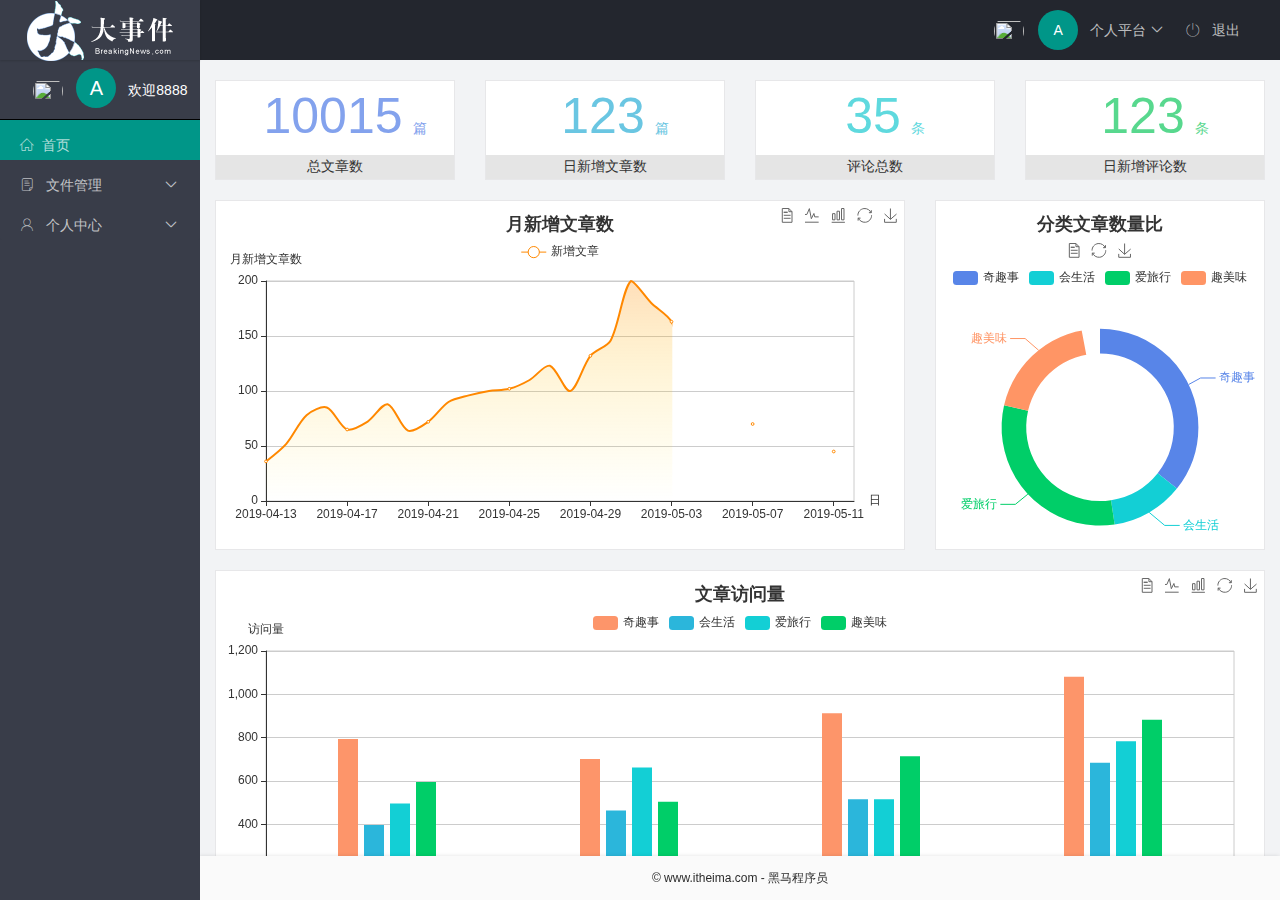
==== commit df42029f: "user completed" ====
--- a/index.html
+++ b/index.html
@@ -78,13 +78,13 @@
             <span class="iconfont icon-user"></span>
             个人中心</a>
           <dl class="layui-nav-child">
-            <dd><a href="javascript:;">
+            <dd><a href="./user/user_info.html" target="fm">
                 <i class="layui-icon layui-icon-cols"></i>   
                 基本资料</a></dd>
-            <dd><a href="javascript:;">
+            <dd><a href="./user/user_avatar.html" target="fm">
                 <i class="layui-icon layui-icon-cols"></i>   
                 更换头像</a></dd>
-            <dd><a href="javascript:;">
+            <dd><a href="./user/user_pwd.html" target="fm">
                 <i class="layui-icon layui-icon-cols"></i>   
                 重置密码</a></dd>
           </dl>
